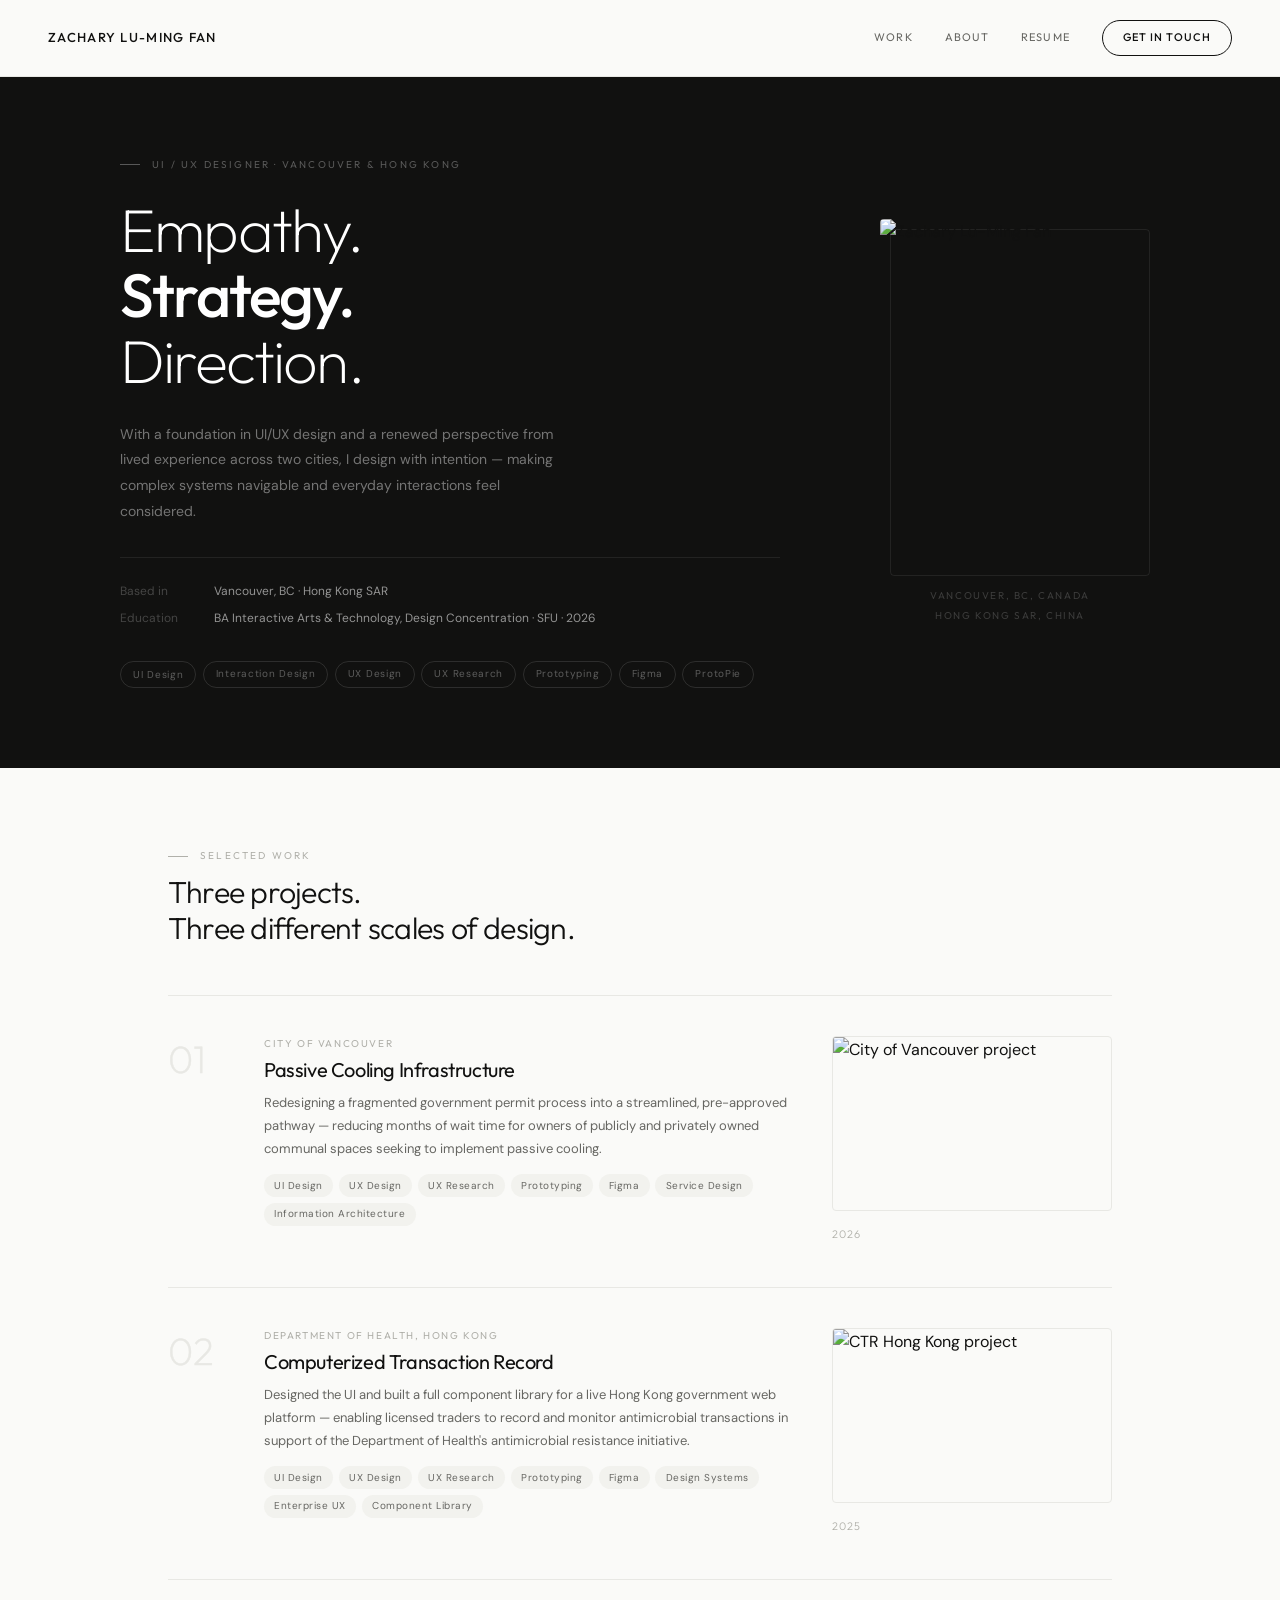
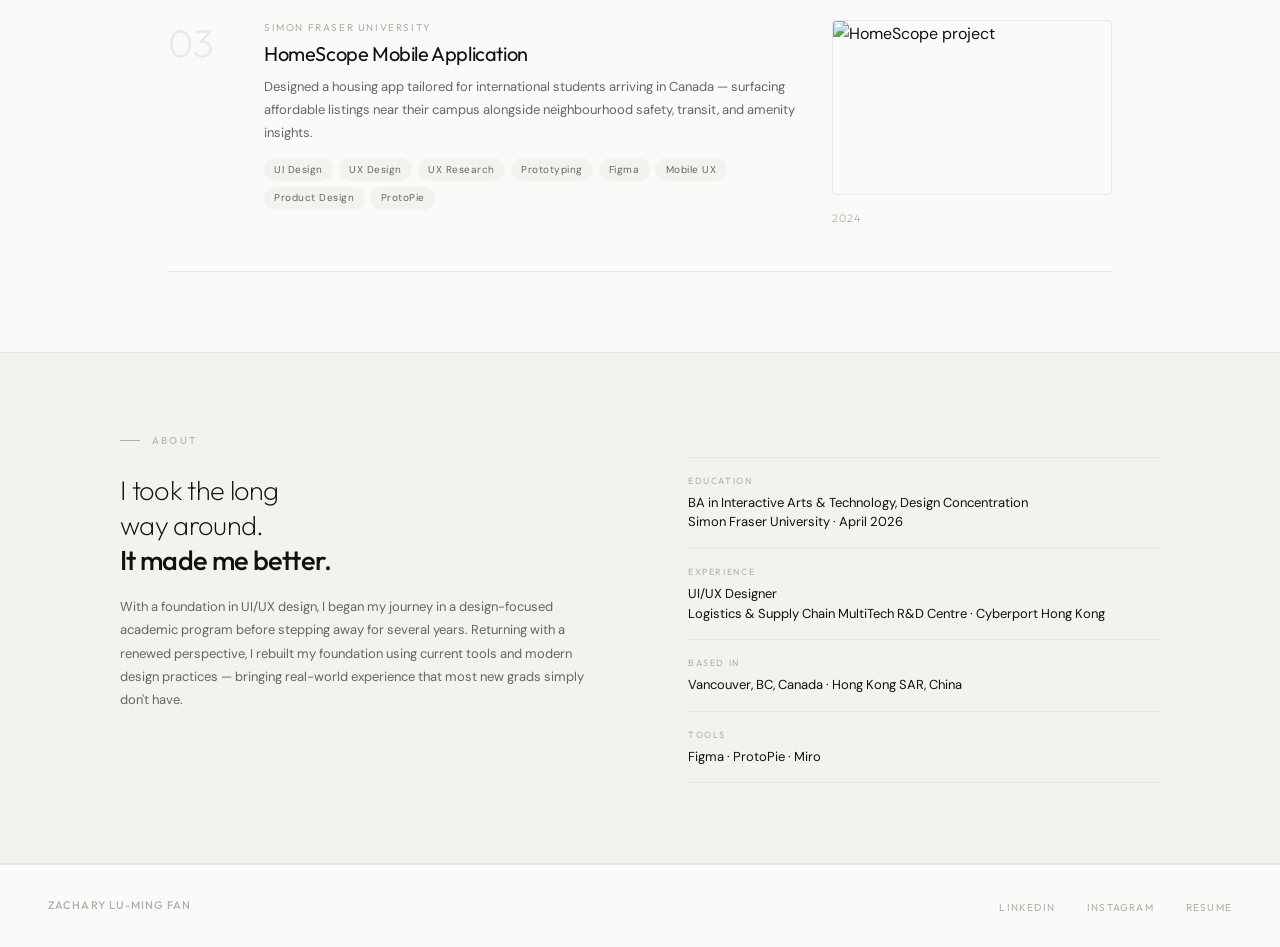
==== index.html @ 3e01cb4d "Add files via upload" ====
<!DOCTYPE html>
<html lang="en">
<head>
<meta charset="UTF-8">
<meta name="viewport" content="width=device-width, initial-scale=1.0">
<title>Zachary Lu-Ming Fan — UI / UX Designer</title>
<link href="https://fonts.googleapis.com/css2?family=Outfit:wght@200;300;400;500;600&family=DM+Sans:opsz,wght@9..40,300;9..40,400;9..40,500&display=swap" rel="stylesheet">

<style>
*, *::before, *::after { box-sizing: border-box; margin: 0; padding: 0; }
:root {
  --ink: #111110;
  --ink-60: #666662;
  --ink-30: #b0b0aa;
  --ink-10: #e8e8e4;
  --paper: #fafaf8;
  --paper-2: #f2f2ee;
}
html { scroll-behavior: smooth; }
body { font-family: 'DM Sans', sans-serif; background: var(--paper); color: var(--ink); line-height: 1.6; }

/* NAV */
nav {
  display: flex; align-items: center; justify-content: space-between;
  padding: 1.25rem 3rem; background: var(--paper);
  border-bottom: 0.5px solid var(--ink-10); position: sticky; top: 0; z-index: 100;
}
.nav-name {
  font-family: 'Outfit', sans-serif; font-size: 13px; font-weight: 500;
  letter-spacing: 0.1em; text-transform: uppercase; color: var(--ink); text-decoration: none;
}
.nav-right { display: flex; align-items: center; gap: 2rem; }
.nav-link {
  font-family: 'Outfit', sans-serif; font-size: 11px; font-weight: 400;
  letter-spacing: 0.1em; text-transform: uppercase; color: var(--ink-60);
  text-decoration: none; transition: color 0.2s;
}
.nav-link:hover { color: var(--ink); }
.nav-cta {
  font-family: 'Outfit', sans-serif; font-size: 11px; font-weight: 500;
  letter-spacing: 0.1em; text-transform: uppercase; padding: 0.5rem 1.25rem;
  border: 0.5px solid var(--ink); border-radius: 2rem; color: var(--ink);
  text-decoration: none; transition: background 0.2s, color 0.2s;
}
.nav-cta:hover { background: var(--ink); color: var(--paper); }

/* HERO */
.hero { background: var(--ink); padding: 5rem 3rem; }
.hero-inner {
  max-width: 1040px; margin: 0 auto;
  display: grid; grid-template-columns: 1fr 300px; gap: 5rem; align-items: center;
}
.hero-eyebrow {
  font-family: 'Outfit', sans-serif; font-size: 10px; font-weight: 400;
  letter-spacing: 0.22em; text-transform: uppercase; color: rgba(255,255,255,0.3);
  margin-bottom: 1.5rem; display: flex; align-items: center; gap: 0.75rem;
}
.hero-eyebrow::before {
  content: ''; display: block; width: 20px; height: 0.5px; background: rgba(255,255,255,0.3);
}
.hero-h1 {
  font-family: 'Outfit', sans-serif; font-size: clamp(2.6rem, 5vw, 3.8rem);
  font-weight: 200; line-height: 1.08; color: #fff; letter-spacing: -0.03em; margin-bottom: 1.75rem;
}
.hero-h1 span { font-weight: 500; }
.hero-body { font-size: 14px; color: rgba(255,255,255,0.42); line-height: 1.85; max-width: 440px; margin-bottom: 2rem; }
.hero-meta {
  display: flex; flex-direction: column; gap: 0.5rem;
  margin-bottom: 2rem; padding-top: 1.5rem; border-top: 0.5px solid rgba(255,255,255,0.08);
}
.hero-meta-row { display: flex; gap: 1rem; font-size: 12px; }
.hero-meta-label { color: rgba(255,255,255,0.22); min-width: 78px; }
.hero-meta-value { color: rgba(255,255,255,0.55); }
.hero-tags { display: flex; flex-wrap: wrap; gap: 0.4rem; }
.tag {
  font-size: 10px; letter-spacing: 0.07em; padding: 0.3rem 0.75rem;
  border: 0.5px solid rgba(255,255,255,0.12); border-radius: 2rem; color: rgba(255,255,255,0.32);
}
.hero-right { display: flex; flex-direction: column; align-items: center; gap: 1.25rem; }
.photo-wrap { position: relative; width: 260px; }
.photo-wrap::before {
  content: ''; position: absolute; inset: 10px -10px -10px 10px;
  border: 0.5px solid rgba(255,255,255,0.08); border-radius: 4px; z-index: 0;
}
.photo-wrap img {
  position: relative; z-index: 1; width: 100%; aspect-ratio: 3/4;
  object-fit: cover; object-position: center top; border-radius: 4px; display: block; filter: grayscale(8%);
}
.hero-location {
  font-family: 'Outfit', sans-serif; font-size: 10px; letter-spacing: 0.16em;
  text-transform: uppercase; color: rgba(255,255,255,0.18); text-align: center; line-height: 2;
}

/* WORK */
.work { max-width: 1040px; margin: 0 auto; padding: 5rem 3rem; }
.section-eyebrow {
  font-family: 'Outfit', sans-serif; font-size: 10px; font-weight: 400;
  letter-spacing: 0.22em; text-transform: uppercase; color: var(--ink-30);
  margin-bottom: 0.6rem; display: flex; align-items: center; gap: 0.75rem;
}
.section-eyebrow::before { content: ''; display: block; width: 20px; height: 0.5px; background: var(--ink-30); }
.section-title {
  font-family: 'Outfit', sans-serif; font-size: 1.9rem; font-weight: 300;
  letter-spacing: -0.025em; color: var(--ink); margin-bottom: 3rem; line-height: 1.2;
}
.projects { border-top: 0.5px solid var(--ink-10); }
.project-row {
  display: grid; grid-template-columns: 64px 1fr 280px; gap: 2rem;
  align-items: start; padding: 2.5rem 0; border-bottom: 0.5px solid var(--ink-10);
  text-decoration: none; color: inherit; transition: opacity 0.15s;
}
.project-row:hover { opacity: 0.82; }
.project-row:hover .proj-arrow { opacity: 1; transform: translateX(4px); }
.proj-num {
  font-family: 'Outfit', sans-serif; font-size: 2.4rem; font-weight: 200;
  color: var(--ink-10); line-height: 1; padding-top: 4px; -webkit-text-stroke: 0.5px var(--ink-10);
}
.proj-client {
  font-family: 'Outfit', sans-serif; font-size: 10px; letter-spacing: 0.16em;
  text-transform: uppercase; color: var(--ink-30); margin-bottom: 0.4rem;
}
.proj-title {
  font-family: 'Outfit', sans-serif; font-size: 1.25rem; font-weight: 400;
  letter-spacing: -0.02em; color: var(--ink); margin-bottom: 0.65rem; line-height: 1.2;
}
.proj-hook { font-size: 13px; color: var(--ink-60); line-height: 1.75; margin-bottom: 0.85rem; }
.proj-tags { display: flex; flex-wrap: wrap; gap: 0.35rem; }
.proj-tag {
  font-size: 10px; letter-spacing: 0.05em; padding: 0.22rem 0.65rem;
  background: var(--paper-2); border-radius: 2rem; color: var(--ink-60);
}
.proj-right { display: flex; flex-direction: column; }
.proj-img {
  width: 100%; aspect-ratio: 16/10; object-fit: cover; border-radius: 4px;
  border: 0.5px solid var(--ink-10); display: block; margin-bottom: 0.75rem;
}
.proj-meta { display: flex; justify-content: space-between; align-items: center; }
.proj-year {
  font-family: 'Outfit', sans-serif; font-size: 11px; font-weight: 300;
  letter-spacing: 0.1em; color: var(--ink-30);
}
.proj-arrow { font-size: 15px; color: var(--ink-30); opacity: 0; transition: opacity 0.2s, transform 0.2s; }

/* ABOUT */
.about { background: var(--paper-2); border-top: 0.5px solid var(--ink-10); border-bottom: 0.5px solid var(--ink-10); padding: 5rem 3rem; }
.about-inner { max-width: 1040px; margin: 0 auto; display: grid; grid-template-columns: 1fr 1fr; gap: 6rem; align-items: start; }
.about-headline {
  font-family: 'Outfit', sans-serif; font-size: 1.7rem; font-weight: 200;
  letter-spacing: -0.025em; color: var(--ink); line-height: 1.3; margin-bottom: 1rem; margin-top: 1.5rem;
}
.about-headline strong { font-weight: 500; }
.about-sub { font-size: 13px; color: var(--ink-60); line-height: 1.8; }
.about-rows { padding-top: 1.5rem; }
.about-row { padding: 1rem 0; border-bottom: 0.5px solid var(--ink-10); }
.about-row:first-child { border-top: 0.5px solid var(--ink-10); }
.about-row-label {
  font-family: 'Outfit', sans-serif; font-size: 9px; letter-spacing: 0.18em;
  text-transform: uppercase; color: var(--ink-30); margin-bottom: 0.3rem;
}
.about-row-value { font-size: 13px; color: var(--ink); line-height: 1.5; }

/* FOOTER */
footer {
  padding: 1.75rem 3rem; display: flex; align-items: center;
  justify-content: space-between; border-top: 0.5px solid var(--ink-10);
}
.footer-name {
  font-family: 'Outfit', sans-serif; font-size: 11px; font-weight: 500;
  letter-spacing: 0.1em; text-transform: uppercase; color: var(--ink-30);
}
.footer-links { display: flex; gap: 2rem; list-style: none; }
.footer-links a {
  font-family: 'Outfit', sans-serif; font-size: 10px; letter-spacing: 0.12em;
  text-transform: uppercase; color: var(--ink-30); text-decoration: none; transition: color 0.2s;
}
.footer-links a:hover { color: var(--ink); }

@keyframes fadeUp { from { opacity: 0; transform: translateY(14px); } to { opacity: 1; transform: translateY(0); } }
.hero-eyebrow { animation: fadeUp 0.5s ease both; }
.hero-h1      { animation: fadeUp 0.5s 0.07s ease both; }
.hero-body    { animation: fadeUp 0.5s 0.14s ease both; }
.hero-meta    { animation: fadeUp 0.5s 0.2s ease both; }
.hero-tags    { animation: fadeUp 0.5s 0.26s ease both; }
.hero-right   { animation: fadeUp 0.6s 0.12s ease both; }

@media (max-width: 768px) {
  nav { padding: 1rem 1.5rem; }
  .hero { padding: 3rem 1.5rem; }
  .hero-inner { grid-template-columns: 1fr; gap: 2.5rem; }
  .hero-right { display: none; }
  .work { padding: 3rem 1.5rem; }
  .project-row { grid-template-columns: 48px 1fr; }
  .proj-right { display: none; }
  .about { padding: 3rem 1.5rem; }
  .about-inner { grid-template-columns: 1fr; gap: 2rem; }
  footer { padding: 1.5rem; flex-direction: column; gap: 1rem; text-align: center; }
}
</style>
</head>

<body>

<nav>
  <a class="nav-name" href="#">Zachary Lu-Ming Fan</a>
  <div class="nav-right">
    <a class="nav-link" href="#work">Work</a>
    <a class="nav-link" href="#about">About</a>
    <a class="nav-link" href="zachary_fan_resume_v5.pdf" target="_blank">Resume</a>
    <a class="nav-cta" href="mailto:zac0923@hotmail.com">Get in touch</a>
  </div>
</nav>

<section class="hero">
  <div class="hero-inner">
    <div class="hero-left">
      <div class="hero-eyebrow">UI / UX Designer · Vancouver &amp; Hong Kong</div>
      <h1 class="hero-h1">Empathy.<br><span>Strategy.</span><br>Direction.</h1>
      <p class="hero-body">With a foundation in UI/UX design and a renewed perspective from lived experience across two cities, I design with intention — making complex systems navigable and everyday interactions feel considered.</p>
      <div class="hero-meta">
        <div class="hero-meta-row">
          <span class="hero-meta-label">Based in</span>
          <span class="hero-meta-value">Vancouver, BC · Hong Kong SAR</span>
        </div>
        <div class="hero-meta-row">
          <span class="hero-meta-label">Education</span>
          <span class="hero-meta-value">BA Interactive Arts &amp; Technology, Design Concentration · SFU · 2026</span>
        </div>
      </div>
      <div class="hero-tags">
        <span class="tag">UI Design</span>
        <span class="tag">Interaction Design</span>
        <span class="tag">UX Design</span>
        <span class="tag">UX Research</span>
        <span class="tag">Prototyping</span>
        <span class="tag">Figma</span>
        <span class="tag">ProtoPie</span>
      </div>
    </div>
    <div class="hero-right">
      <div class="photo-wrap">
        <img src="me.png" alt="Zachary Lu-Ming Fan">
      </div>
      <div class="hero-location">Vancouver, BC, Canada<br>Hong Kong SAR, China</div>
    </div>
  </div>
</section>

<section class="work" id="work">
  <div class="section-eyebrow">Selected work</div>
  <div class="section-title">Three projects.<br>Three different scales of design.</div>
  <div class="projects">

    <a class="project-row" href="cov_case_study.html">
      <div class="proj-num">01</div>
      <div class="proj-info">
        <div class="proj-client">City of Vancouver</div>
        <div class="proj-title">Passive Cooling Infrastructure</div>
        <div class="proj-hook">Redesigning a fragmented government permit process into a streamlined, pre-approved pathway — reducing months of wait time for owners of publicly and privately owned communal spaces seeking to implement passive cooling.</div>
        <div class="proj-tags">
          <span class="proj-tag">UI Design</span><span class="proj-tag">UX Design</span>
          <span class="proj-tag">UX Research</span><span class="proj-tag">Prototyping</span>
          <span class="proj-tag">Figma</span><span class="proj-tag">Service Design</span>
          <span class="proj-tag">Information Architecture</span>
        </div>
      </div>
      <div class="proj-right">
        <img class="proj-img" src="portfolio cov.png" alt="City of Vancouver project">
        <div class="proj-meta"><span class="proj-year">2026</span><span class="proj-arrow">→</span></div>
      </div>
    </a>

    <a class="project-row" href="ctr_case_study.html">
      <div class="proj-num">02</div>
      <div class="proj-info">
        <div class="proj-client">Department of Health, Hong Kong</div>
        <div class="proj-title">Computerized Transaction Record</div>
        <div class="proj-hook">Designed the UI and built a full component library for a live Hong Kong government web platform — enabling licensed traders to record and monitor antimicrobial transactions in support of the Department of Health's antimicrobial resistance initiative.</div>
        <div class="proj-tags">
          <span class="proj-tag">UI Design</span><span class="proj-tag">UX Design</span>
          <span class="proj-tag">UX Research</span><span class="proj-tag">Prototyping</span>
          <span class="proj-tag">Figma</span><span class="proj-tag">Design Systems</span>
          <span class="proj-tag">Enterprise UX</span><span class="proj-tag">Component Library</span>
        </div>
      </div>
      <div class="proj-right">
        <img class="proj-img" src="portfolio ctr.png" alt="CTR Hong Kong project">
        <div class="proj-meta"><span class="proj-year">2025</span><span class="proj-arrow">→</span></div>
      </div>
    </a>

    <a class="project-row" href="homescope_case_study.html">
      <div class="proj-num">03</div>
      <div class="proj-info">
        <div class="proj-client">Simon Fraser University</div>
        <div class="proj-title">HomeScope Mobile Application</div>
        <div class="proj-hook">Designed a housing app tailored for international students arriving in Canada — surfacing affordable listings near their campus alongside neighbourhood safety, transit, and amenity insights.</div>
        <div class="proj-tags">
          <span class="proj-tag">UI Design</span><span class="proj-tag">UX Design</span>
          <span class="proj-tag">UX Research</span><span class="proj-tag">Prototyping</span>
          <span class="proj-tag">Figma</span><span class="proj-tag">Mobile UX</span>
          <span class="proj-tag">Product Design</span><span class="proj-tag">ProtoPie</span>
        </div>
      </div>
      <div class="proj-right">
        <img class="proj-img" src="portfolio homescope.png" alt="HomeScope project">
        <div class="proj-meta"><span class="proj-year">2024</span><span class="proj-arrow">→</span></div>
      </div>
    </a>

  </div>
</section>

<div class="about" id="about">
  <div class="about-inner">
    <div>
      <div class="section-eyebrow">About</div>
      <div class="about-headline">I took the long<br>way around.<br><strong>It made me better.</strong></div>
      <p class="about-sub">With a foundation in UI/UX design, I began my journey in a design-focused academic program before stepping away for several years. Returning with a renewed perspective, I rebuilt my foundation using current tools and modern design practices — bringing real-world experience that most new grads simply don't have.</p>
    </div>
    <div class="about-rows">
      <div class="about-row">
        <div class="about-row-label">Education</div>
        <div class="about-row-value">BA in Interactive Arts &amp; Technology, Design Concentration<br>Simon Fraser University · April 2026</div>
      </div>
      <div class="about-row">
        <div class="about-row-label">Experience</div>
        <div class="about-row-value">UI/UX Designer<br>Logistics &amp; Supply Chain MultiTech R&amp;D Centre · Cyberport Hong Kong</div>
      </div>
      <div class="about-row">
        <div class="about-row-label">Based in</div>
        <div class="about-row-value">Vancouver, BC, Canada · Hong Kong SAR, China</div>
      </div>
      <div class="about-row">
        <div class="about-row-label">Tools</div>
        <div class="about-row-value">Figma · ProtoPie · Miro</div>
      </div>
    </div>
  </div>
</div>

<footer>
  <span class="footer-name">Zachary Lu-Ming Fan</span>
  <ul class="footer-links">
    <li><a href="https://linkedin.com/in/zachlumingfan" target="_blank">LinkedIn</a></li>
    <li><a href="https://instagram.com" target="_blank">Instagram</a></li>
    <li><a href="#">Resume</a></li>
  </ul>
</footer>

</body>
</html>
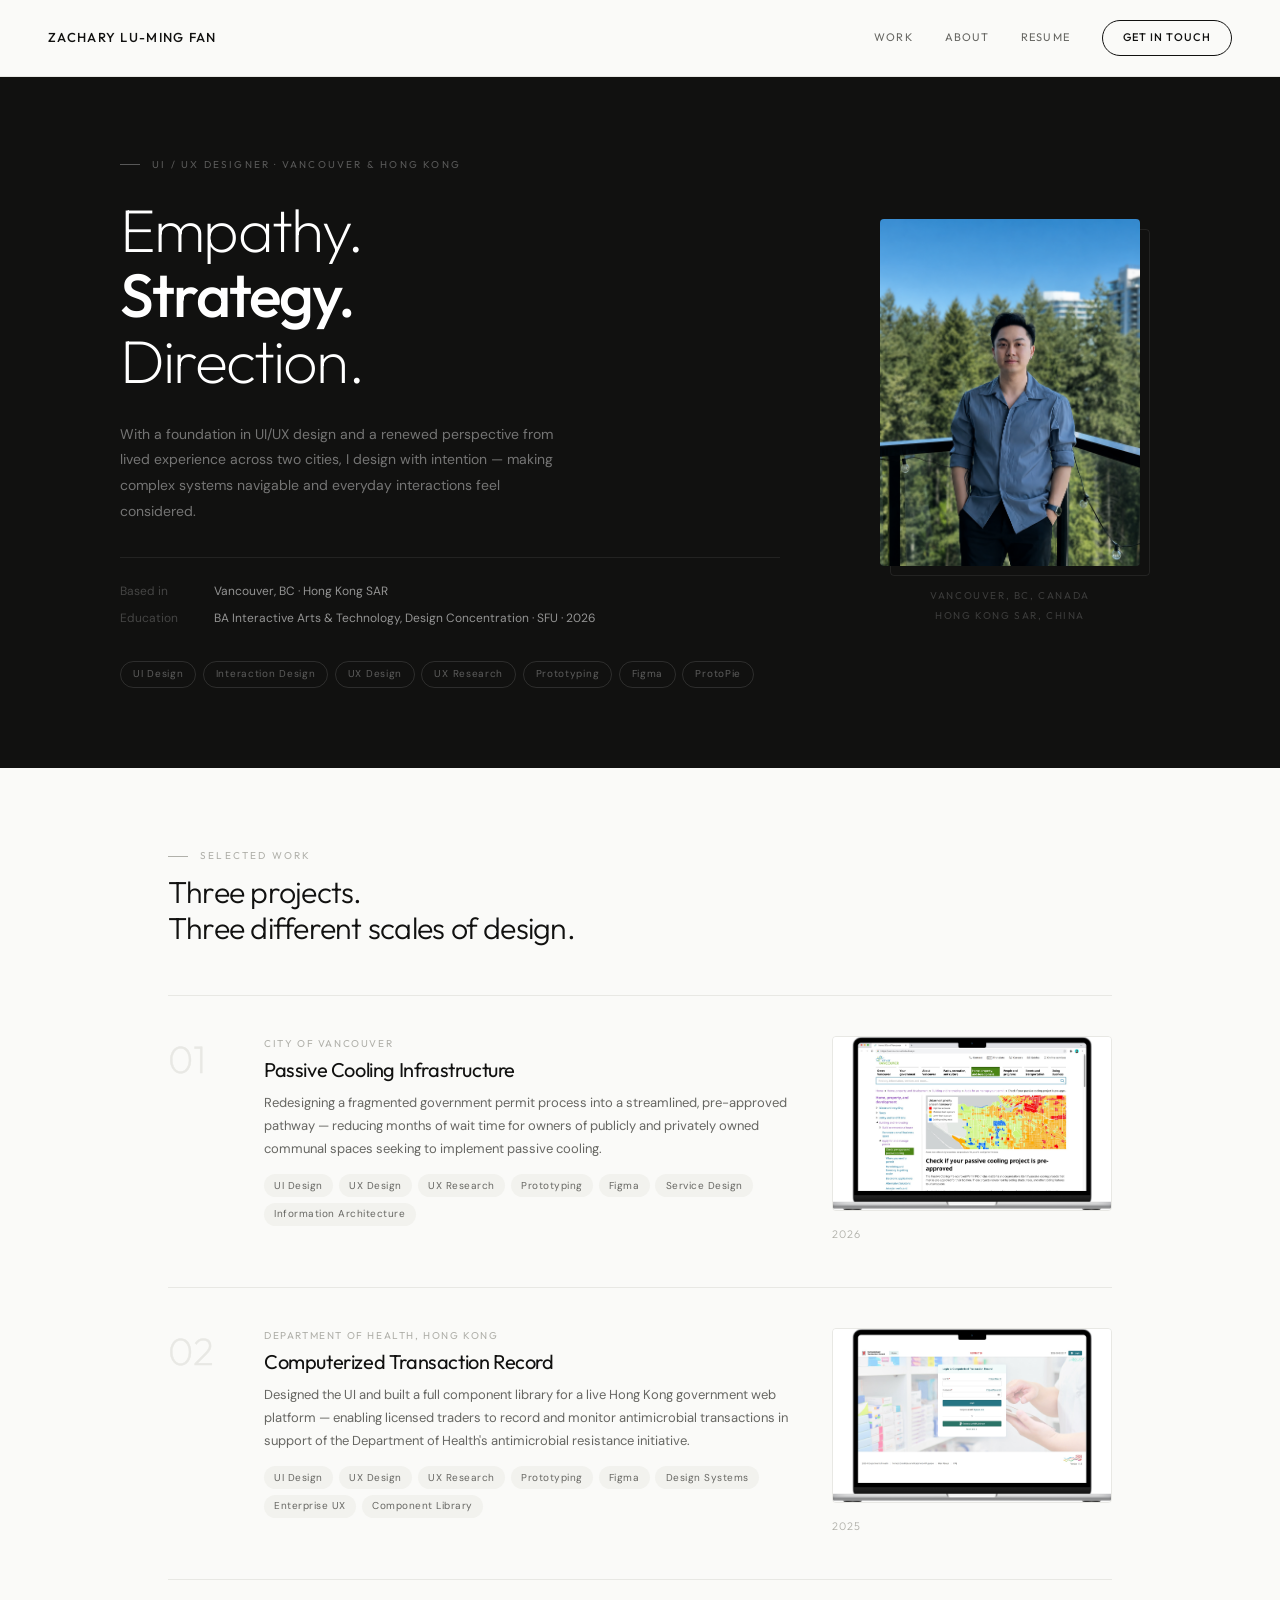
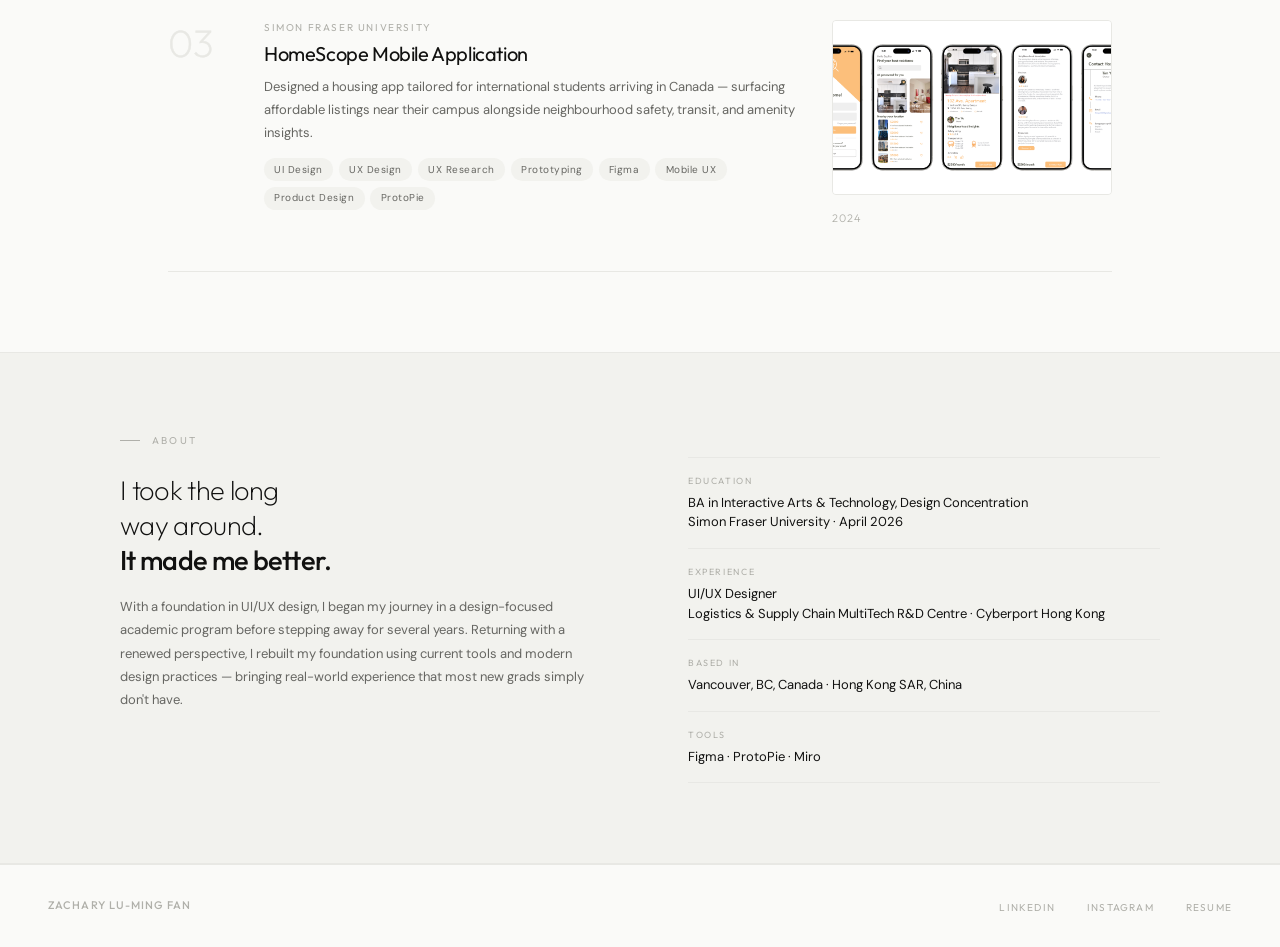
==== commit 5bd09f8d: "Add files via upload" ====
--- a/index.html
+++ b/index.html
@@ -342,8 +342,8 @@
   <span class="footer-name">Zachary Lu-Ming Fan</span>
   <ul class="footer-links">
     <li><a href="https://linkedin.com/in/zachlumingfan" target="_blank">LinkedIn</a></li>
-    <li><a href="https://instagram.com" target="_blank">Instagram</a></li>
-    <li><a href="#">Resume</a></li>
+    <li><a href="https://www.instagram.com/zlm.fan/" target="_blank">Instagram</a></li>
+    <li><a href="zachary_fan_resume_v5.pdf">Resume</a></li>
   </ul>
 </footer>
 
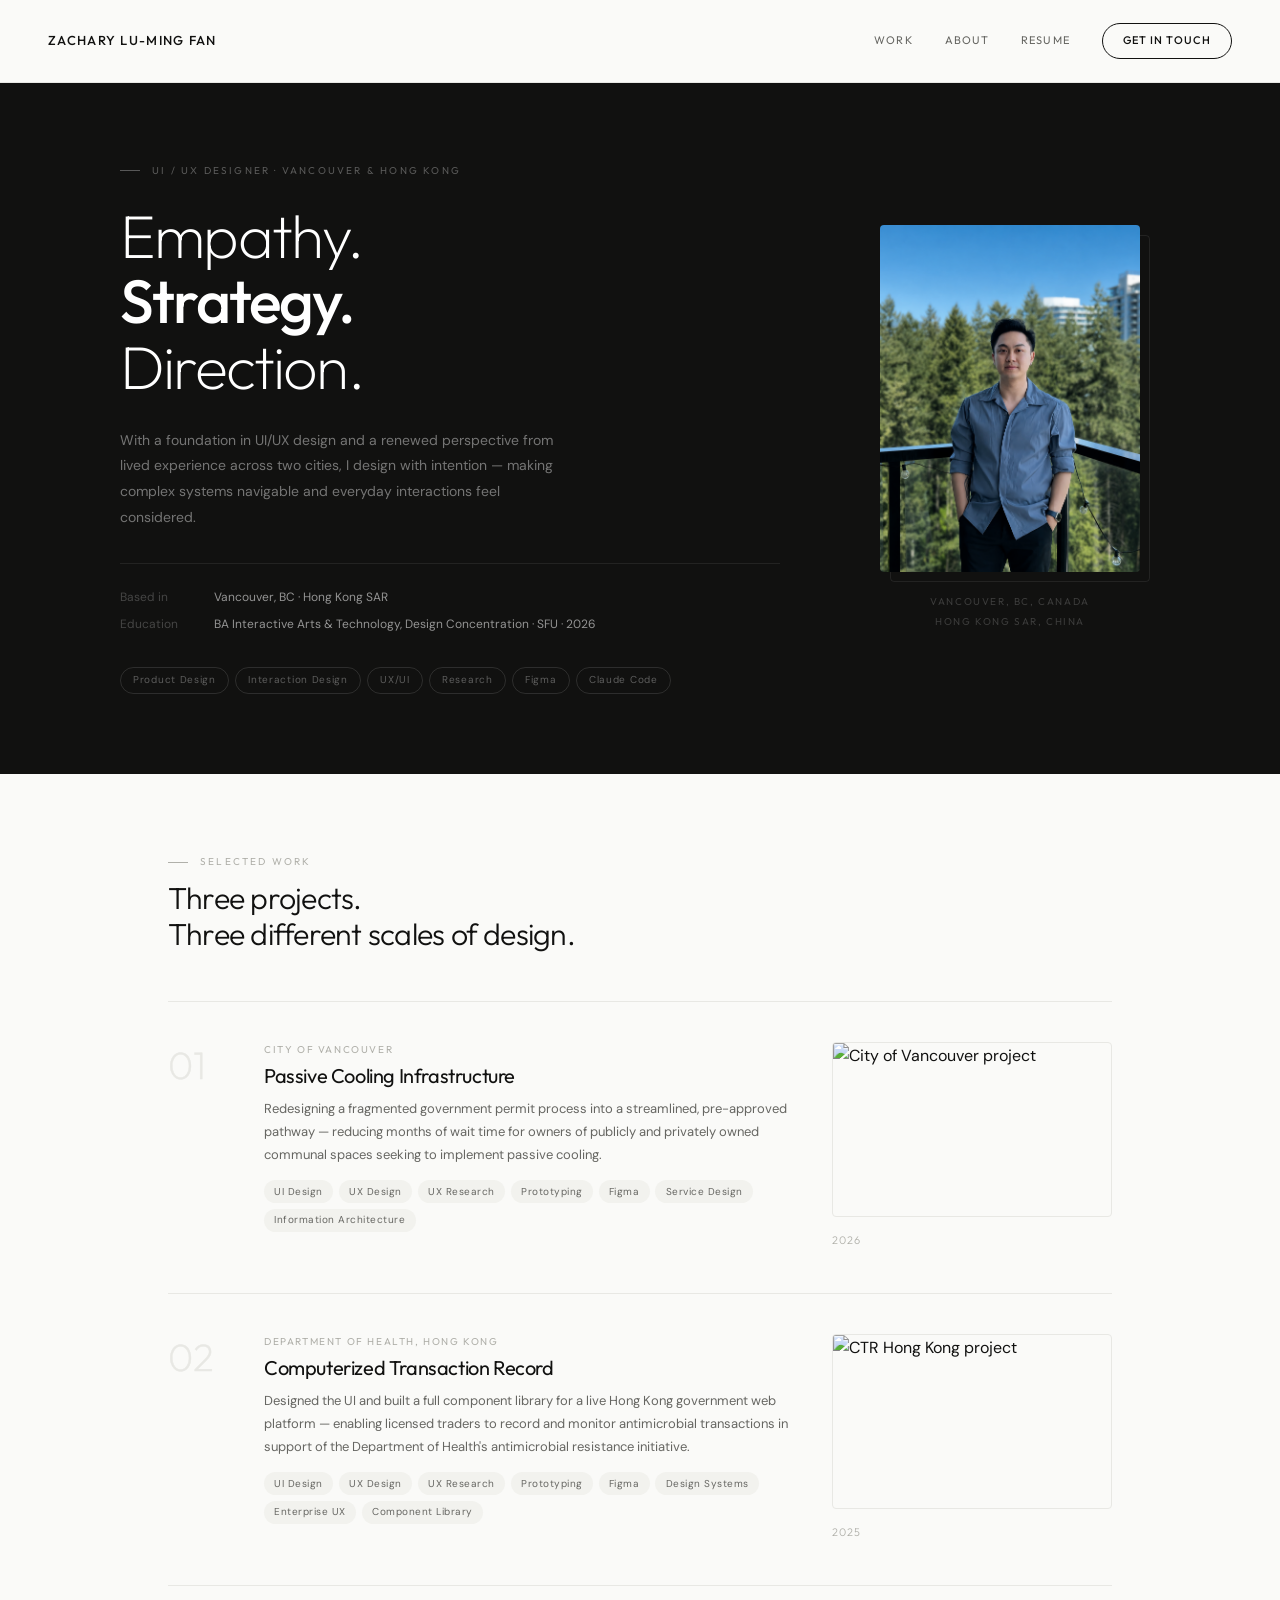
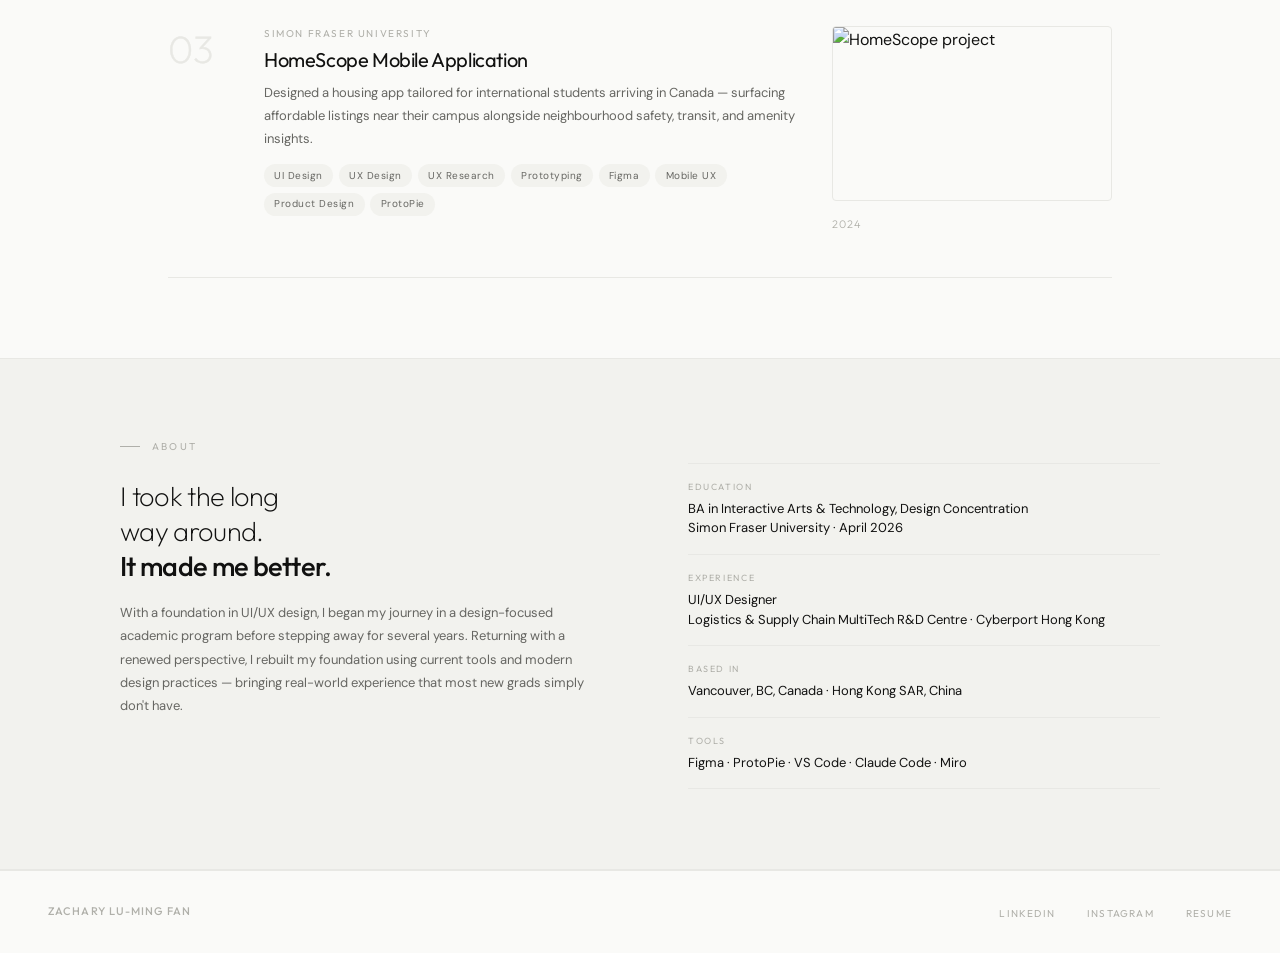
==== commit e0ca5bf4: "Add cache-busting query param to resume links Same-filename resume updates (v6 -> v6 content swap) w" ====
--- a/index.html
+++ b/index.html
@@ -4,46 +4,21 @@
 <meta charset="UTF-8">
 <meta name="viewport" content="width=device-width, initial-scale=1.0">
 <title>Zachary Lu-Ming Fan — UI / UX Designer</title>
+<meta name="description" content="Portfolio of Zachary Lu-Ming Fan, a UI/UX designer based in Vancouver & Hong Kong — featuring government service design, enterprise design systems, and mobile product design work.">
+<link rel="icon" type="image/svg+xml" href="favicon.svg">
+<meta property="og:type" content="website">
+<meta property="og:title" content="Zachary Lu-Ming Fan — UI / UX Designer">
+<meta property="og:description" content="Portfolio of Zachary Lu-Ming Fan, a UI/UX designer based in Vancouver & Hong Kong — featuring government service design, enterprise design systems, and mobile product design work.">
+<meta property="og:url" content="https://zachfan-96.github.io/">
+<meta property="og:image" content="https://zachfan-96.github.io/me.png">
+<meta name="twitter:card" content="summary_large_image">
+<meta name="twitter:title" content="Zachary Lu-Ming Fan — UI / UX Designer">
+<meta name="twitter:description" content="Portfolio of Zachary Lu-Ming Fan, a UI/UX designer based in Vancouver & Hong Kong.">
+<meta name="twitter:image" content="https://zachfan-96.github.io/me.png">
 <link href="https://fonts.googleapis.com/css2?family=Outfit:wght@200;300;400;500;600&family=DM+Sans:opsz,wght@9..40,300;9..40,400;9..40,500&display=swap" rel="stylesheet">
+<link rel="stylesheet" href="styles.css">
 
 <style>
-*, *::before, *::after { box-sizing: border-box; margin: 0; padding: 0; }
-:root {
-  --ink: #111110;
-  --ink-60: #666662;
-  --ink-30: #b0b0aa;
-  --ink-10: #e8e8e4;
-  --paper: #fafaf8;
-  --paper-2: #f2f2ee;
-}
-html { scroll-behavior: smooth; }
-body { font-family: 'DM Sans', sans-serif; background: var(--paper); color: var(--ink); line-height: 1.6; }
-
-/* NAV */
-nav {
-  display: flex; align-items: center; justify-content: space-between;
-  padding: 1.25rem 3rem; background: var(--paper);
-  border-bottom: 0.5px solid var(--ink-10); position: sticky; top: 0; z-index: 100;
-}
-.nav-name {
-  font-family: 'Outfit', sans-serif; font-size: 13px; font-weight: 500;
-  letter-spacing: 0.1em; text-transform: uppercase; color: var(--ink); text-decoration: none;
-}
-.nav-right { display: flex; align-items: center; gap: 2rem; }
-.nav-link {
-  font-family: 'Outfit', sans-serif; font-size: 11px; font-weight: 400;
-  letter-spacing: 0.1em; text-transform: uppercase; color: var(--ink-60);
-  text-decoration: none; transition: color 0.2s;
-}
-.nav-link:hover { color: var(--ink); }
-.nav-cta {
-  font-family: 'Outfit', sans-serif; font-size: 11px; font-weight: 500;
-  letter-spacing: 0.1em; text-transform: uppercase; padding: 0.5rem 1.25rem;
-  border: 0.5px solid var(--ink); border-radius: 2rem; color: var(--ink);
-  text-decoration: none; transition: background 0.2s, color 0.2s;
-}
-.nav-cta:hover { background: var(--ink); color: var(--paper); }
-
 /* HERO */
 .hero { background: var(--ink); padding: 5rem 3rem; }
 .hero-inner {
@@ -93,12 +68,6 @@
 
 /* WORK */
 .work { max-width: 1040px; margin: 0 auto; padding: 5rem 3rem; }
-.section-eyebrow {
-  font-family: 'Outfit', sans-serif; font-size: 10px; font-weight: 400;
-  letter-spacing: 0.22em; text-transform: uppercase; color: var(--ink-30);
-  margin-bottom: 0.6rem; display: flex; align-items: center; gap: 0.75rem;
-}
-.section-eyebrow::before { content: ''; display: block; width: 20px; height: 0.5px; background: var(--ink-30); }
 .section-title {
   font-family: 'Outfit', sans-serif; font-size: 1.9rem; font-weight: 300;
   letter-spacing: -0.025em; color: var(--ink); margin-bottom: 3rem; line-height: 1.2;
@@ -175,7 +144,6 @@
 }
 .footer-links a:hover { color: var(--ink); }
 
-@keyframes fadeUp { from { opacity: 0; transform: translateY(14px); } to { opacity: 1; transform: translateY(0); } }
 .hero-eyebrow { animation: fadeUp 0.5s ease both; }
 .hero-h1      { animation: fadeUp 0.5s 0.07s ease both; }
 .hero-body    { animation: fadeUp 0.5s 0.14s ease both; }
@@ -184,7 +152,7 @@
 .hero-right   { animation: fadeUp 0.6s 0.12s ease both; }
 
 @media (max-width: 768px) {
-  nav { padding: 1rem 1.5rem; }
+  .nav-link { display: none; }
   .hero { padding: 3rem 1.5rem; }
   .hero-inner { grid-template-columns: 1fr; gap: 2.5rem; }
   .hero-right { display: none; }
@@ -201,11 +169,11 @@
 <body>
 
 <nav>
-  <a class="nav-name" href="#">Zachary Lu-Ming Fan</a>
+  <a class="nav-name" href="index.html">Zachary Lu-Ming Fan</a>
   <div class="nav-right">
     <a class="nav-link" href="#work">Work</a>
     <a class="nav-link" href="#about">About</a>
-    <a class="nav-link" href="zachary_fan_resume_v5.pdf" target="_blank">Resume</a>
+    <a class="nav-link" href="zachary_fan_resume_v6.pdf?v=20260914" target="_blank" rel="noopener noreferrer">Resume</a>
     <a class="nav-cta" href="mailto:zac0923@hotmail.com">Get in touch</a>
   </div>
 </nav>
@@ -227,18 +195,17 @@
         </div>
       </div>
       <div class="hero-tags">
-        <span class="tag">UI Design</span>
+        <span class="tag">Product Design</span>
         <span class="tag">Interaction Design</span>
-        <span class="tag">UX Design</span>
-        <span class="tag">UX Research</span>
-        <span class="tag">Prototyping</span>
+        <span class="tag">UX/UI</span>
+        <span class="tag">Research</span>
         <span class="tag">Figma</span>
-        <span class="tag">ProtoPie</span>
+        <span class="tag">Claude Code</span>
       </div>
     </div>
     <div class="hero-right">
       <div class="photo-wrap">
-        <img src="me.png" alt="Zachary Lu-Ming Fan">
+        <img src="me.png" width="1086" height="1448" alt="Zachary Lu-Ming Fan">
       </div>
       <div class="hero-location">Vancouver, BC, Canada<br>Hong Kong SAR, China</div>
     </div>
@@ -264,7 +231,7 @@
         </div>
       </div>
       <div class="proj-right">
-        <img class="proj-img" src="portfolio cov.png" alt="City of Vancouver project">
+        <img loading="lazy" class="proj-img" src="portfolio-cov.png" width="1446" height="876" alt="City of Vancouver project">
         <div class="proj-meta"><span class="proj-year">2026</span><span class="proj-arrow">→</span></div>
       </div>
     </a>
@@ -283,7 +250,7 @@
         </div>
       </div>
       <div class="proj-right">
-        <img class="proj-img" src="portfolio ctr.png" alt="CTR Hong Kong project">
+        <img loading="lazy" class="proj-img" src="portfolio-ctr.png" width="1446" height="876" alt="CTR Hong Kong project">
         <div class="proj-meta"><span class="proj-year">2025</span><span class="proj-arrow">→</span></div>
       </div>
     </a>
@@ -302,7 +269,7 @@
         </div>
       </div>
       <div class="proj-right">
-        <img class="proj-img" src="portfolio homescope.png" alt="HomeScope project">
+        <img loading="lazy" class="proj-img" src="portfolio-homescope.png" width="2623" height="1216" alt="HomeScope project">
         <div class="proj-meta"><span class="proj-year">2024</span><span class="proj-arrow">→</span></div>
       </div>
     </a>
@@ -332,7 +299,7 @@
       </div>
       <div class="about-row">
         <div class="about-row-label">Tools</div>
-        <div class="about-row-value">Figma · ProtoPie · Miro</div>
+        <div class="about-row-value">Figma · ProtoPie · VS Code · Claude Code · Miro</div>
       </div>
     </div>
   </div>
@@ -341,9 +308,9 @@
 <footer>
   <span class="footer-name">Zachary Lu-Ming Fan</span>
   <ul class="footer-links">
-    <li><a href="https://linkedin.com/in/zachlumingfan" target="_blank">LinkedIn</a></li>
-    <li><a href="https://www.instagram.com/zlm.fan/" target="_blank">Instagram</a></li>
-    <li><a href="zachary_fan_resume_v5.pdf">Resume</a></li>
+    <li><a href="https://linkedin.com/in/zachlumingfan" target="_blank" rel="noopener noreferrer">LinkedIn</a></li>
+    <li><a href="https://www.instagram.com/zlm.fan/" target="_blank" rel="noopener noreferrer">Instagram</a></li>
+    <li><a href="zachary_fan_resume_v6.pdf?v=20260914" target="_blank" rel="noopener noreferrer">Resume</a></li>
   </ul>
 </footer>
 
--- a/styles.css
+++ b/styles.css
@@ -0,0 +1,183 @@
+/* ===== Reset & base ===== */
+*, *::before, *::after { box-sizing: border-box; margin: 0; padding: 0; }
+img, video { height: auto; }
+:root {
+  --ink: #111110;
+  --ink-60: #666662;
+  --ink-30: #b0b0aa;
+  --ink-10: #e8e8e4;
+  --paper: #fafaf8;
+  --paper-2: #f2f2ee;
+}
+html { scroll-behavior: smooth; }
+body { font-family: 'DM Sans', sans-serif; background: var(--paper); color: var(--ink); line-height: 1.6; }
+
+/* ===== Nav ===== */
+nav {
+  display: flex; align-items: center; justify-content: space-between;
+  padding: 1.25rem 3rem; background: var(--paper);
+  border-bottom: 0.5px solid var(--ink-10); position: sticky; top: 0; z-index: 100;
+}
+.nav-name {
+  font-family: 'Outfit', sans-serif; font-size: 13px; font-weight: 500;
+  letter-spacing: 0.1em; text-transform: uppercase; color: var(--ink); text-decoration: none;
+}
+.nav-back {
+  font-family: 'Outfit', sans-serif; font-size: 11px; font-weight: 400;
+  letter-spacing: 0.1em; text-transform: uppercase; color: var(--ink-60);
+  text-decoration: none; display: flex; align-items: center; gap: 0.5rem; transition: color 0.2s;
+  padding: 0.75rem 0;
+}
+.nav-back:hover { color: var(--ink); }
+.nav-right { display: flex; align-items: center; gap: 2rem; }
+.nav-link {
+  font-family: 'Outfit', sans-serif; font-size: 11px; font-weight: 400;
+  letter-spacing: 0.1em; text-transform: uppercase; color: var(--ink-60);
+  text-decoration: none; transition: color 0.2s;
+  display: inline-block; padding: 0.75rem 0;
+}
+.nav-link:hover { color: var(--ink); }
+.nav-cta {
+  font-family: 'Outfit', sans-serif; font-size: 11px; font-weight: 500;
+  letter-spacing: 0.1em; text-transform: uppercase; padding: 0.5rem 1.25rem;
+  border: 0.5px solid var(--ink); border-radius: 2rem; color: var(--ink);
+  text-decoration: none; transition: background 0.2s, color 0.2s;
+}
+.nav-cta:hover { background: var(--ink); color: var(--paper); }
+
+/* ===== Section eyebrow / label ===== */
+.section-eyebrow, .section-label {
+  font-family: 'Outfit', sans-serif; font-size: 10px; font-weight: 400;
+  letter-spacing: 0.22em; text-transform: uppercase; color: var(--ink-30);
+  margin-bottom: 0.6rem; display: flex; align-items: center; gap: 0.75rem;
+}
+.section-eyebrow::before, .section-label::before {
+  content: ''; display: block; width: 20px; height: 0.5px; background: var(--ink-30);
+}
+
+/* ===== Case study hero ===== */
+.case-hero { background: var(--ink); padding: 5rem 3rem 4rem; }
+.case-hero-inner { max-width: 900px; margin: 0 auto; }
+.case-eyebrow {
+  font-family: 'Outfit', sans-serif; font-size: 10px; font-weight: 400;
+  letter-spacing: 0.22em; text-transform: uppercase; color: rgba(255,255,255,0.3);
+  margin-bottom: 1.5rem; display: flex; align-items: center; gap: 0.75rem;
+}
+.case-eyebrow::before { content: ''; display: block; width: 20px; height: 0.5px; background: rgba(255,255,255,0.3); }
+.case-title {
+  font-family: 'Outfit', sans-serif; font-size: clamp(2rem, 4vw, 3.2rem);
+  font-weight: 200; line-height: 1.1; color: #fff; letter-spacing: -0.03em; margin-bottom: 0.5rem;
+}
+.case-title span { font-weight: 500; }
+.case-subtitle { font-size: 15px; color: rgba(255,255,255,0.4); margin-bottom: 3rem; font-weight: 300; }
+.case-meta-grid {
+  display: grid; grid-template-columns: repeat(4, 1fr);
+  border-top: 0.5px solid rgba(255,255,255,0.08); padding-top: 2rem;
+}
+.case-meta-item { padding-right: 2rem; }
+.case-meta-label {
+  font-family: 'Outfit', sans-serif; font-size: 9px; letter-spacing: 0.18em;
+  text-transform: uppercase; color: rgba(255,255,255,0.25); margin-bottom: 0.4rem;
+}
+.case-meta-value { font-size: 13px; color: rgba(255,255,255,0.6); line-height: 1.5; }
+
+/* ===== Case study content ===== */
+.case-content { max-width: 900px; margin: 0 auto; padding: 5rem 3rem; }
+.case-section { margin-bottom: 5rem; }
+.section-heading {
+  font-family: 'Outfit', sans-serif; font-size: 1.6rem; font-weight: 300;
+  letter-spacing: -0.025em; color: var(--ink); margin-bottom: 1.25rem; line-height: 1.2;
+}
+.section-heading strong { font-weight: 500; }
+.section-body { font-size: 14px; color: var(--ink-60); line-height: 1.85; max-width: 660px; }
+
+.overview-block {
+  padding: 1.75rem; background: var(--paper-2); border-radius: 4px; border: 0.5px solid var(--ink-10);
+}
+.overview-block-label {
+  font-family: 'Outfit', sans-serif; font-size: 9px; letter-spacing: 0.18em;
+  text-transform: uppercase; color: var(--ink-30); margin-bottom: 0.75rem;
+}
+.overview-block-text { font-size: 13px; color: var(--ink); line-height: 1.7; }
+
+.full-img { width: 100%; border-radius: 4px; border: 0.5px solid var(--ink-10); display: block; margin-top: 2rem; }
+.img-caption { font-size: 11px; color: var(--ink-30); letter-spacing: 0.04em; margin-top: 0.6rem; font-style: italic; }
+
+.case-tags { display: flex; flex-wrap: wrap; gap: 0.4rem; margin-top: 1.5rem; }
+.case-tag {
+  font-size: 10px; letter-spacing: 0.07em; padding: 0.3rem 0.75rem;
+  border: 0.5px solid var(--ink-10); border-radius: 2rem; color: var(--ink-60);
+}
+
+/* ===== Bottom nav ===== */
+.case-bottom-nav {
+  border-top: 0.5px solid var(--ink-10); padding: 3rem;
+  display: flex; align-items: center; justify-content: space-between;
+  max-width: 900px; margin: 0 auto;
+}
+.back-link {
+  font-family: 'Outfit', sans-serif; font-size: 11px; letter-spacing: 0.1em;
+  text-transform: uppercase; color: var(--ink-60); text-decoration: none;
+  display: flex; align-items: center; gap: 0.5rem; transition: color 0.2s;
+  padding: 0.75rem 0;
+}
+.back-link:hover { color: var(--ink); }
+.next-project { display: flex; flex-direction: column; align-items: flex-end; gap: 0.25rem; text-decoration: none; }
+.next-label {
+  font-family: 'Outfit', sans-serif; font-size: 9px; letter-spacing: 0.16em;
+  text-transform: uppercase; color: var(--ink-30);
+}
+.next-title {
+  font-family: 'Outfit', sans-serif; font-size: 1rem; font-weight: 400;
+  letter-spacing: -0.01em; color: var(--ink); transition: opacity 0.2s;
+}
+.next-project:hover .next-title { opacity: 0.6; }
+
+/* ===== Lightbox (click-to-enlarge content images) ===== */
+.lightbox-link { display: block; cursor: zoom-in; }
+.lightbox {
+  display: none;
+  position: fixed; inset: 0; z-index: 1000;
+  align-items: center; justify-content: center;
+  padding: 3rem;
+}
+.lightbox:target { display: flex; }
+.lightbox-backdrop { position: absolute; inset: 0; background: rgba(17,17,16,0.92); cursor: zoom-out; }
+/* Selector is :target-qualified purely to win specificity (0,2,1). Most lightboxes
+   sit inside a card wrapper whose page-specific rule sizes images to fill the card
+   (.wf-card img / .component-card img, both 0,1,1, and in a later inline <style>),
+   which would otherwise stretch the ENLARGED img's box far past the visible picture.
+   Clicks on that transparent overhang land on the img, not the backdrop, so clicking
+   beside the image failed to close the lightbox. width/height must stay auto here so
+   the box hugs the picture exactly. */
+.lightbox:target img {
+  position: relative; width: auto; height: auto;
+  max-width: 100%; max-height: 100%;
+  object-fit: contain; border-radius: 4px;
+  box-shadow: 0 20px 60px rgba(0,0,0,0.5);
+}
+.lightbox-close {
+  position: fixed; top: 1.5rem; right: 2rem; z-index: 1001;
+  width: 2.75rem; height: 2.75rem;
+  display: flex; align-items: center; justify-content: center;
+  color: var(--paper); font-family: 'Outfit', sans-serif; font-size: 1.75rem;
+  font-weight: 300; line-height: 1; text-decoration: none; cursor: zoom-out;
+  transition: opacity 0.2s;
+}
+.lightbox-close:hover { opacity: 0.65; }
+
+/* ===== Shared animation ===== */
+@keyframes fadeUp { from { opacity: 0; transform: translateY(14px); } to { opacity: 1; transform: translateY(0); } }
+.case-hero-inner { animation: fadeUp 0.5s ease both; }
+
+/* ===== Shared responsive ===== */
+@media (max-width: 768px) {
+  nav { padding: 1rem 1.5rem; }
+  .case-hero { padding: 3rem 1.5rem 2.5rem; }
+  .case-meta-grid { grid-template-columns: 1fr 1fr; gap: 1.5rem; }
+  .case-content { padding: 3rem 1.5rem; }
+  .case-bottom-nav { padding: 2rem 1.5rem; flex-direction: column; gap: 1.5rem; align-items: flex-start; }
+  .lightbox { padding: 1.25rem; }
+  .lightbox-close { top: 1rem; right: 1rem; width: 2.25rem; height: 2.25rem; font-size: 1.5rem; }
+  .next-project { align-items: flex-start; }
+}
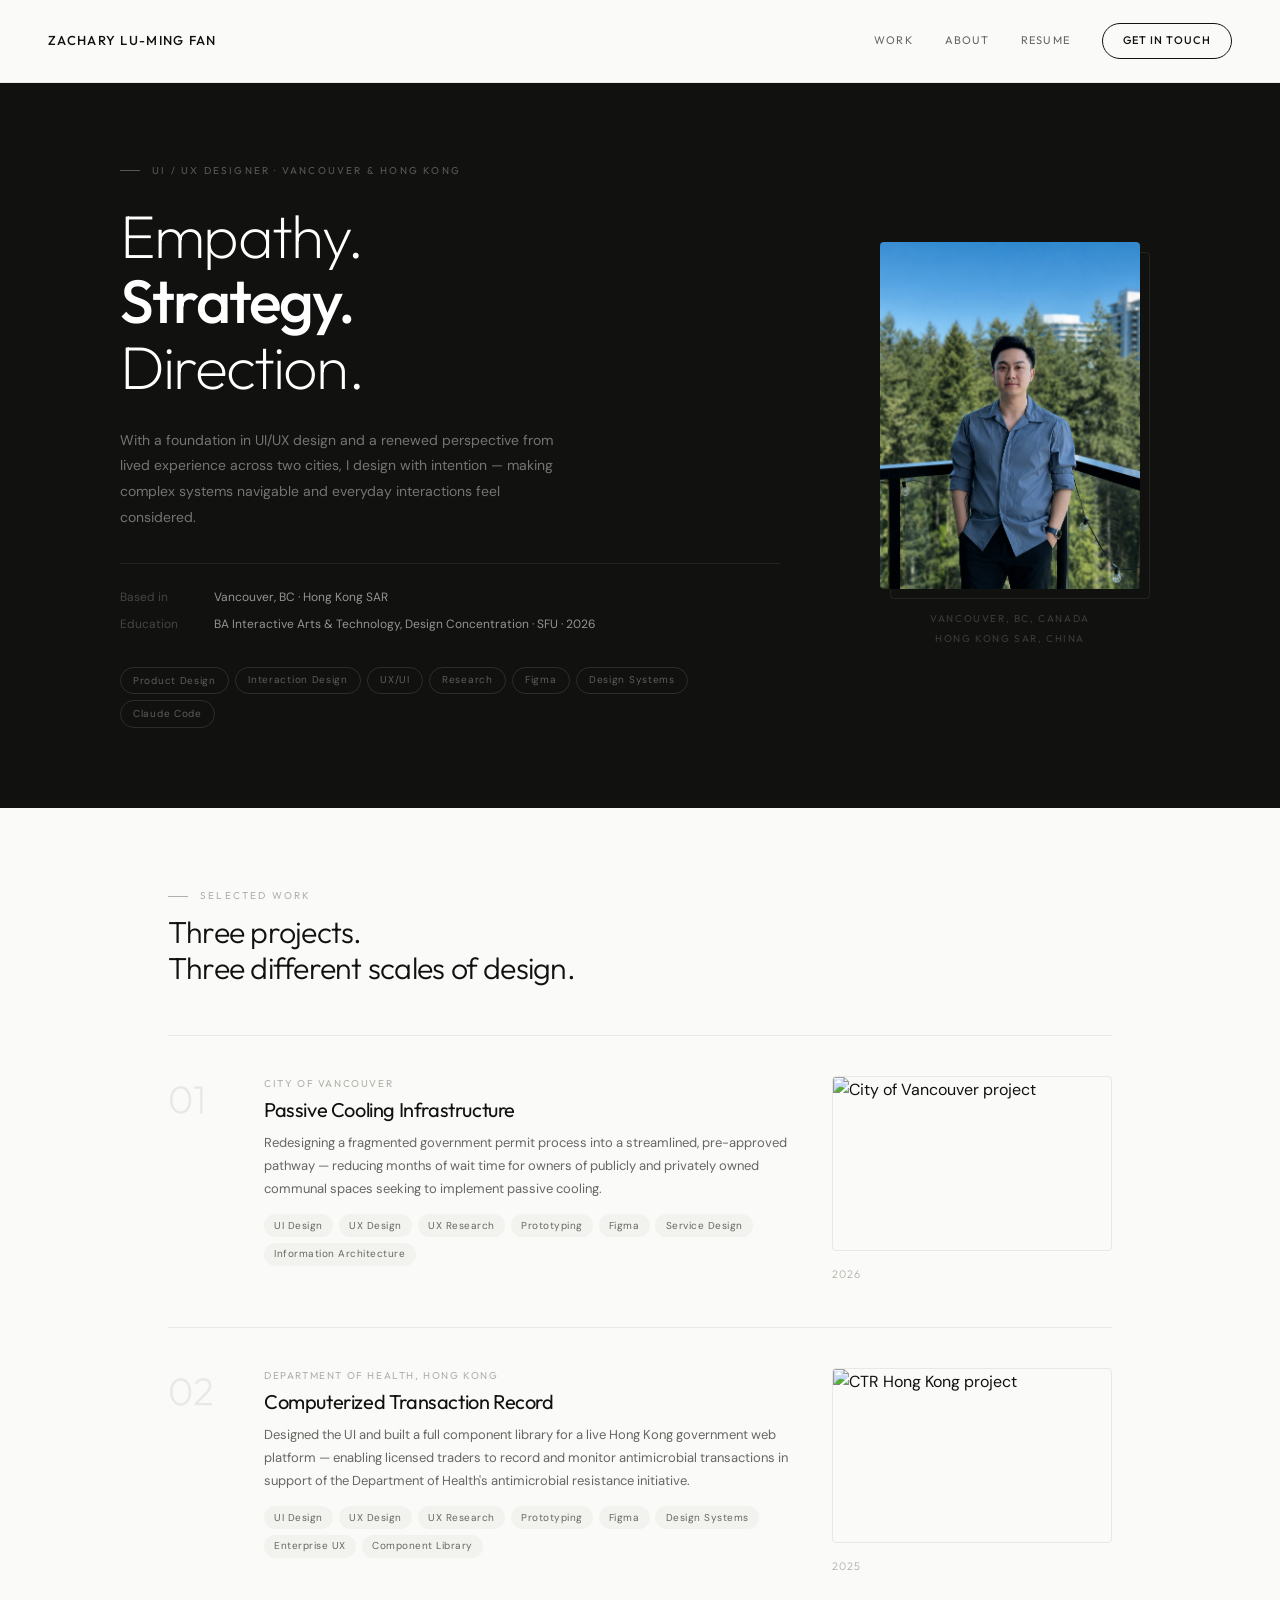
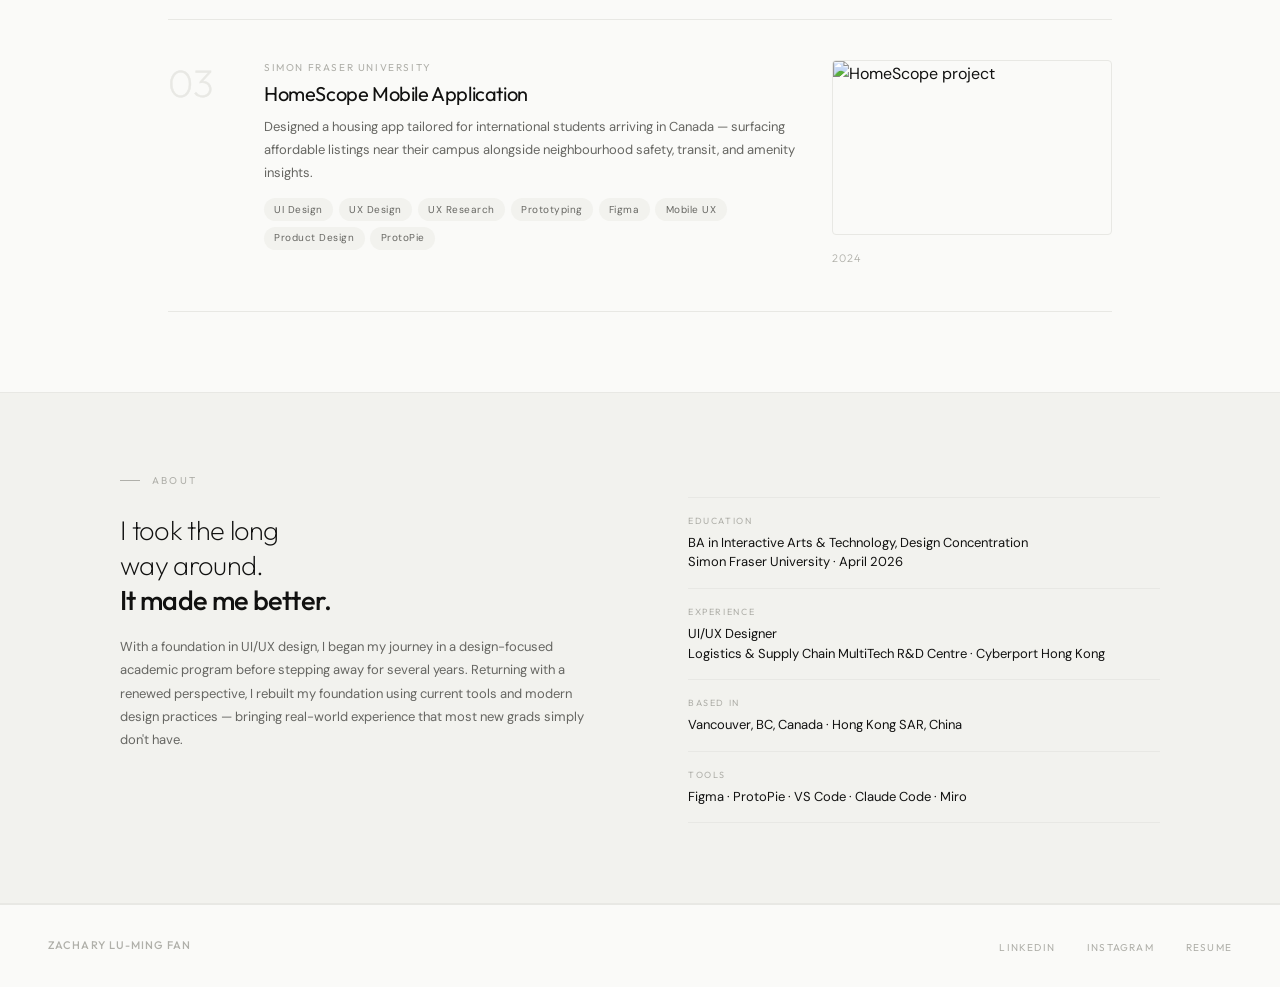
==== commit 1439a9d9: "Add Design Systems hero tag to homepage Co-Authored-By: Claude Opus 5.5 <noreply@anthropic.com>" ====
--- a/index.html
+++ b/index.html
@@ -200,6 +200,7 @@
         <span class="tag">UX/UI</span>
         <span class="tag">Research</span>
         <span class="tag">Figma</span>
+        <span class="tag">Design Systems</span>
         <span class="tag">Claude Code</span>
       </div>
     </div>
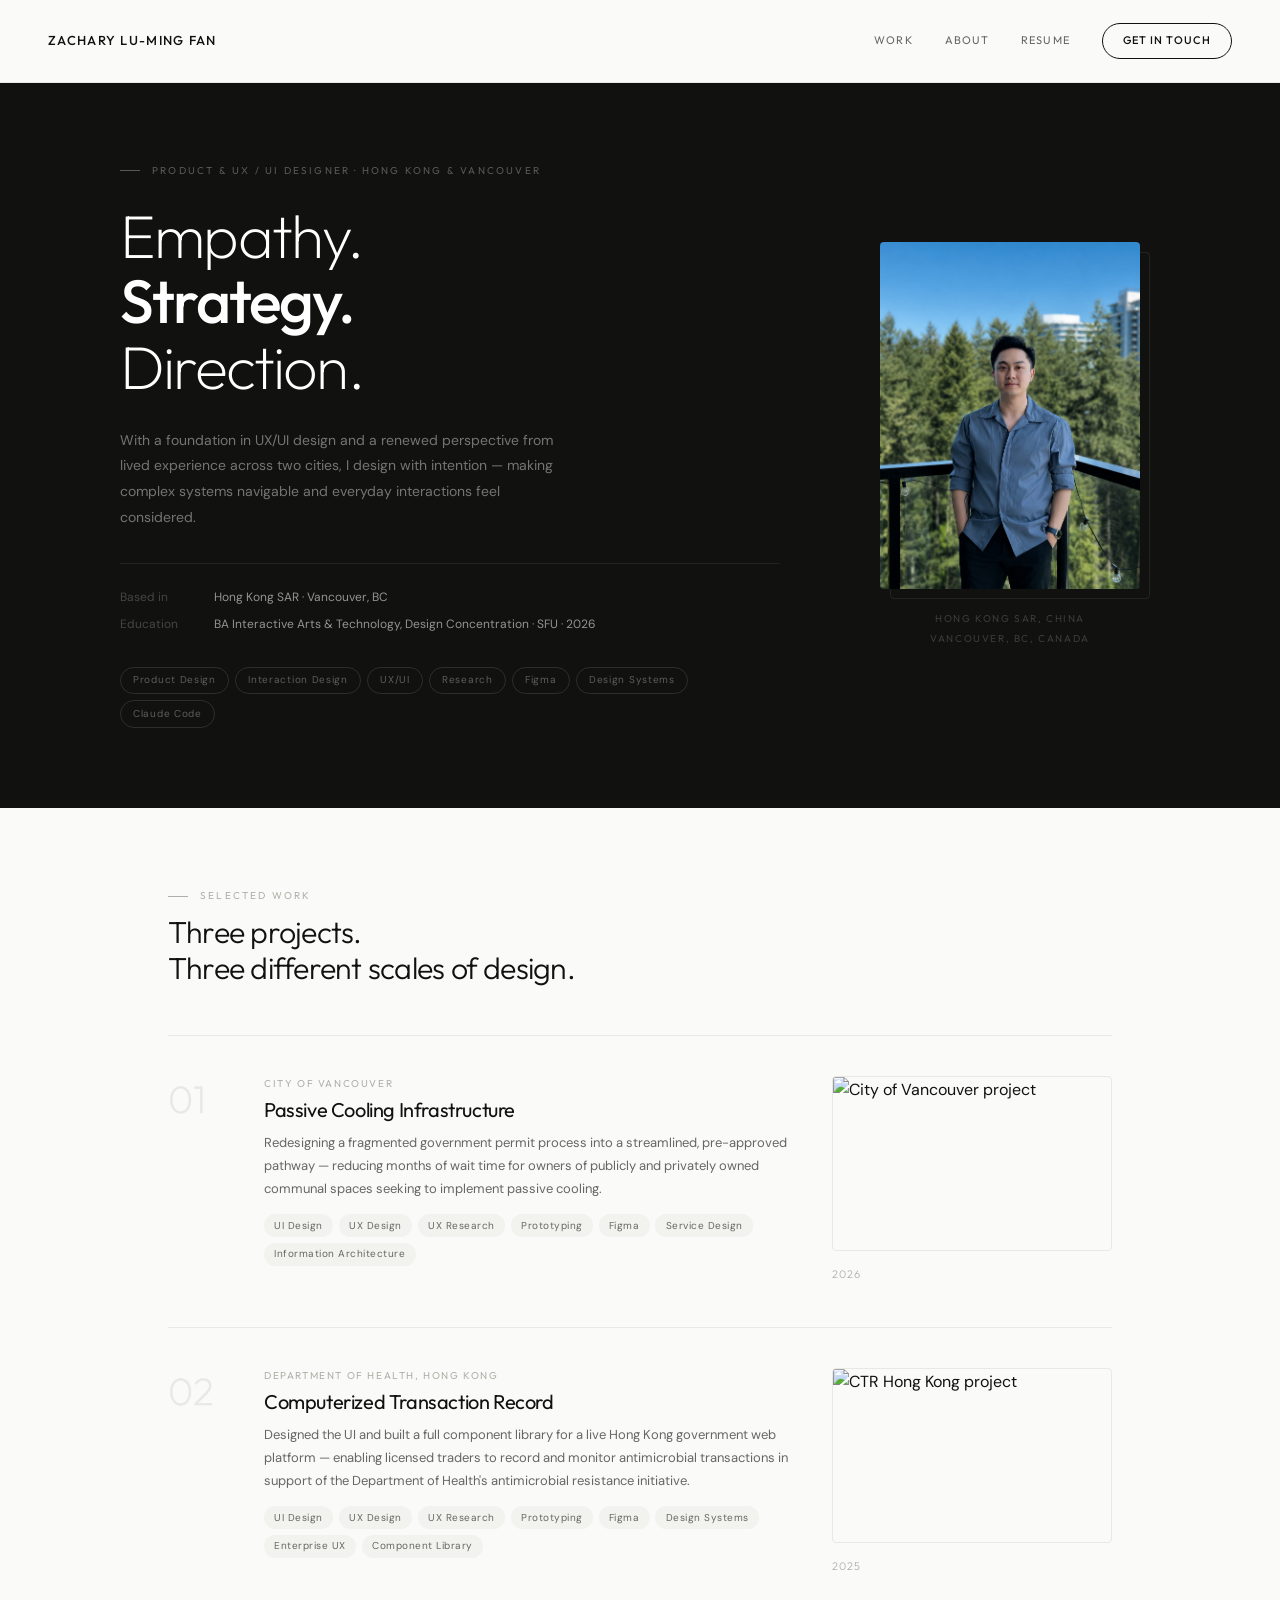
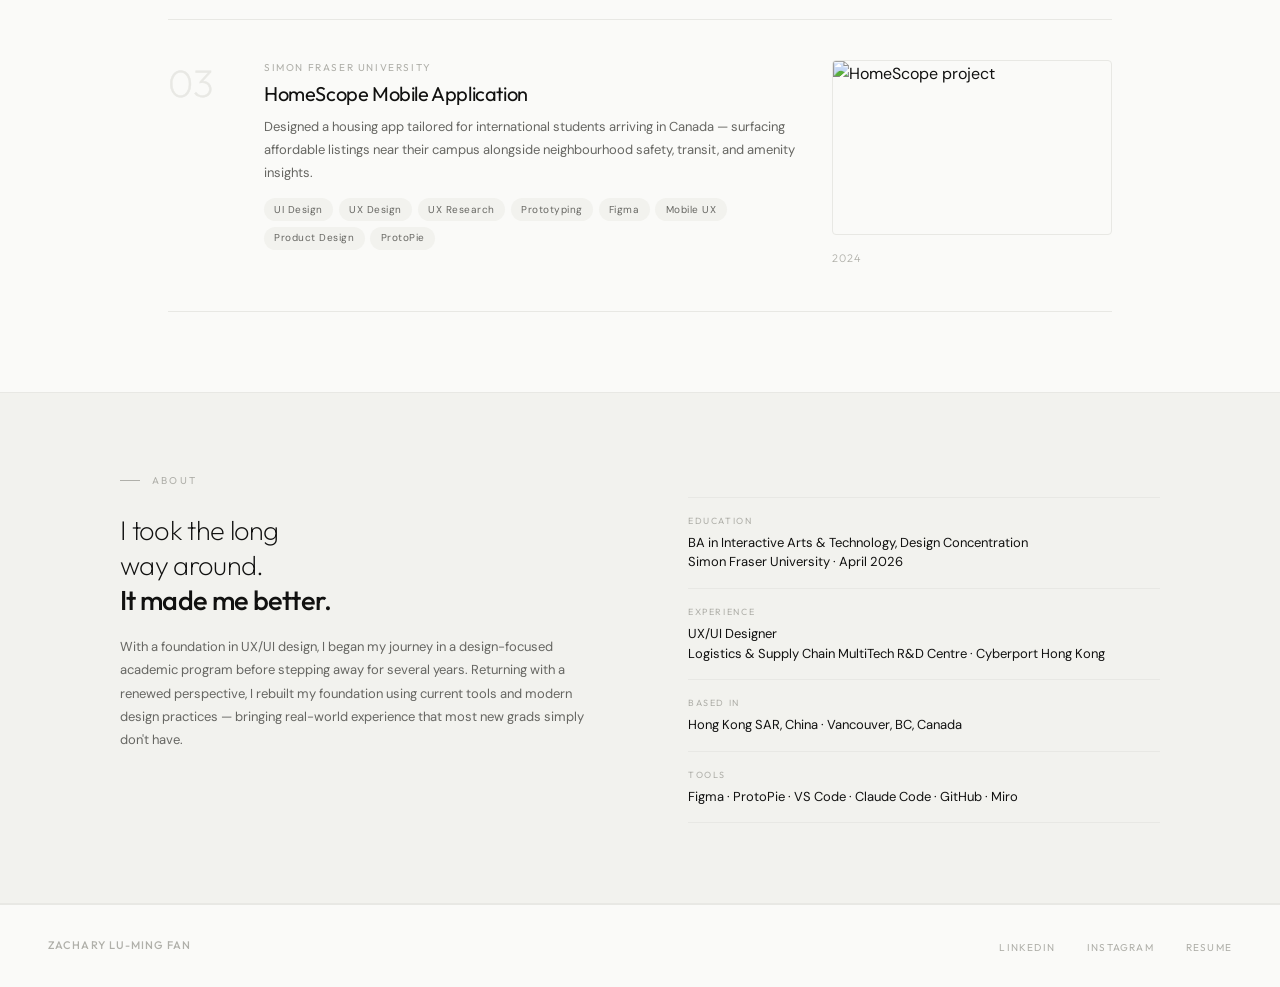
==== commit 720f0e2a: "Update resume to v8 and standardize UX/UI and Hong Kong-first wording - Point nav and footer Resume " ====
--- a/index.html
+++ b/index.html
@@ -3,17 +3,17 @@
 <head>
 <meta charset="UTF-8">
 <meta name="viewport" content="width=device-width, initial-scale=1.0">
-<title>Zachary Lu-Ming Fan — UI / UX Designer</title>
-<meta name="description" content="Portfolio of Zachary Lu-Ming Fan, a UI/UX designer based in Vancouver & Hong Kong — featuring government service design, enterprise design systems, and mobile product design work.">
+<title>Zachary Lu-Ming Fan — Product & UX / UI Designer</title>
+<meta name="description" content="Portfolio of Zachary Lu-Ming Fan, a Product & UX/UI designer based in Hong Kong & Vancouver — featuring government service design, enterprise design systems, and mobile product design work.">
 <link rel="icon" type="image/svg+xml" href="favicon.svg">
 <meta property="og:type" content="website">
-<meta property="og:title" content="Zachary Lu-Ming Fan — UI / UX Designer">
-<meta property="og:description" content="Portfolio of Zachary Lu-Ming Fan, a UI/UX designer based in Vancouver & Hong Kong — featuring government service design, enterprise design systems, and mobile product design work.">
+<meta property="og:title" content="Zachary Lu-Ming Fan — Product & UX / UI Designer">
+<meta property="og:description" content="Portfolio of Zachary Lu-Ming Fan, a Product & UX/UI designer based in Hong Kong & Vancouver — featuring government service design, enterprise design systems, and mobile product design work.">
 <meta property="og:url" content="https://zachfan-96.github.io/">
 <meta property="og:image" content="https://zachfan-96.github.io/me.png">
 <meta name="twitter:card" content="summary_large_image">
-<meta name="twitter:title" content="Zachary Lu-Ming Fan — UI / UX Designer">
-<meta name="twitter:description" content="Portfolio of Zachary Lu-Ming Fan, a UI/UX designer based in Vancouver & Hong Kong.">
+<meta name="twitter:title" content="Zachary Lu-Ming Fan — Product & UX / UI Designer">
+<meta name="twitter:description" content="Portfolio of Zachary Lu-Ming Fan, a Product & UX/UI designer based in Hong Kong & Vancouver.">
 <meta name="twitter:image" content="https://zachfan-96.github.io/me.png">
 <link href="https://fonts.googleapis.com/css2?family=Outfit:wght@200;300;400;500;600&family=DM+Sans:opsz,wght@9..40,300;9..40,400;9..40,500&display=swap" rel="stylesheet">
 <link rel="stylesheet" href="styles.css">
@@ -173,7 +173,7 @@
   <div class="nav-right">
     <a class="nav-link" href="#work">Work</a>
     <a class="nav-link" href="#about">About</a>
-    <a class="nav-link" href="zachary_fan_resume_v6.pdf?v=20260914" target="_blank" rel="noopener noreferrer">Resume</a>
+    <a class="nav-link" href="zachary_fan_resume_v8.pdf?v=20261111b" target="_blank" rel="noopener noreferrer">Resume</a>
     <a class="nav-cta" href="mailto:zac0923@hotmail.com">Get in touch</a>
   </div>
 </nav>
@@ -181,13 +181,13 @@
 <section class="hero">
   <div class="hero-inner">
     <div class="hero-left">
-      <div class="hero-eyebrow">UI / UX Designer · Vancouver &amp; Hong Kong</div>
+      <div class="hero-eyebrow">Product &amp; UX / UI Designer · Hong Kong &amp; Vancouver</div>
       <h1 class="hero-h1">Empathy.<br><span>Strategy.</span><br>Direction.</h1>
-      <p class="hero-body">With a foundation in UI/UX design and a renewed perspective from lived experience across two cities, I design with intention — making complex systems navigable and everyday interactions feel considered.</p>
+      <p class="hero-body">With a foundation in UX/UI design and a renewed perspective from lived experience across two cities, I design with intention — making complex systems navigable and everyday interactions feel considered.</p>
       <div class="hero-meta">
         <div class="hero-meta-row">
           <span class="hero-meta-label">Based in</span>
-          <span class="hero-meta-value">Vancouver, BC · Hong Kong SAR</span>
+          <span class="hero-meta-value">Hong Kong SAR · Vancouver, BC</span>
         </div>
         <div class="hero-meta-row">
           <span class="hero-meta-label">Education</span>
@@ -208,7 +208,7 @@
       <div class="photo-wrap">
         <img src="me.png" width="1086" height="1448" alt="Zachary Lu-Ming Fan">
       </div>
-      <div class="hero-location">Vancouver, BC, Canada<br>Hong Kong SAR, China</div>
+      <div class="hero-location">Hong Kong SAR, China<br>Vancouver, BC, Canada</div>
     </div>
   </div>
 </section>
@@ -283,7 +283,7 @@
     <div>
       <div class="section-eyebrow">About</div>
       <div class="about-headline">I took the long<br>way around.<br><strong>It made me better.</strong></div>
-      <p class="about-sub">With a foundation in UI/UX design, I began my journey in a design-focused academic program before stepping away for several years. Returning with a renewed perspective, I rebuilt my foundation using current tools and modern design practices — bringing real-world experience that most new grads simply don't have.</p>
+      <p class="about-sub">With a foundation in UX/UI design, I began my journey in a design-focused academic program before stepping away for several years. Returning with a renewed perspective, I rebuilt my foundation using current tools and modern design practices — bringing real-world experience that most new grads simply don't have.</p>
     </div>
     <div class="about-rows">
       <div class="about-row">
@@ -292,15 +292,15 @@
       </div>
       <div class="about-row">
         <div class="about-row-label">Experience</div>
-        <div class="about-row-value">UI/UX Designer<br>Logistics &amp; Supply Chain MultiTech R&amp;D Centre · Cyberport Hong Kong</div>
+        <div class="about-row-value">UX/UI Designer<br>Logistics &amp; Supply Chain MultiTech R&amp;D Centre · Cyberport Hong Kong</div>
       </div>
       <div class="about-row">
         <div class="about-row-label">Based in</div>
-        <div class="about-row-value">Vancouver, BC, Canada · Hong Kong SAR, China</div>
+        <div class="about-row-value">Hong Kong SAR, China · Vancouver, BC, Canada</div>
       </div>
       <div class="about-row">
         <div class="about-row-label">Tools</div>
-        <div class="about-row-value">Figma · ProtoPie · VS Code · Claude Code · Miro</div>
+        <div class="about-row-value">Figma · ProtoPie · VS Code · Claude Code · GitHub · Miro</div>
       </div>
     </div>
   </div>
@@ -311,7 +311,7 @@
   <ul class="footer-links">
     <li><a href="https://linkedin.com/in/zachlumingfan" target="_blank" rel="noopener noreferrer">LinkedIn</a></li>
     <li><a href="https://www.instagram.com/zlm.fan/" target="_blank" rel="noopener noreferrer">Instagram</a></li>
-    <li><a href="zachary_fan_resume_v6.pdf?v=20260914" target="_blank" rel="noopener noreferrer">Resume</a></li>
+    <li><a href="zachary_fan_resume_v8.pdf?v=20261111b" target="_blank" rel="noopener noreferrer">Resume</a></li>
   </ul>
 </footer>
 
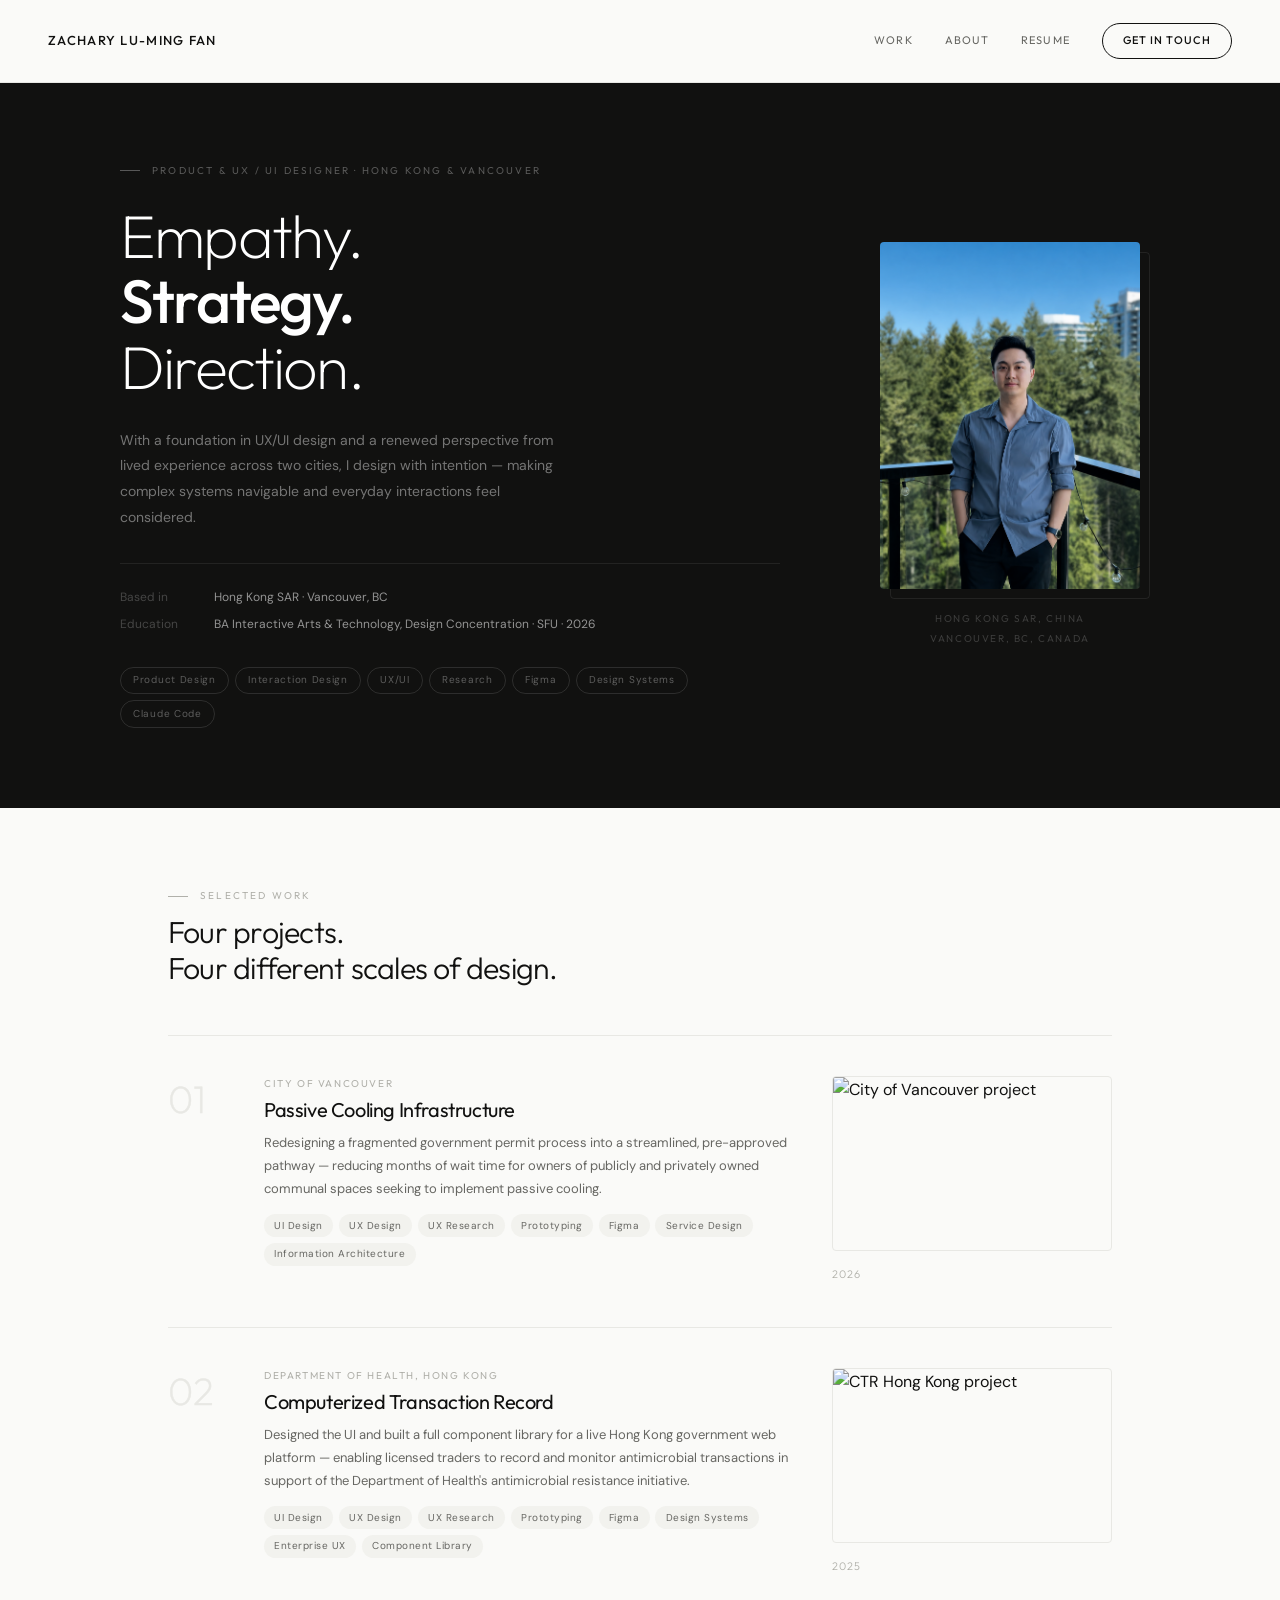
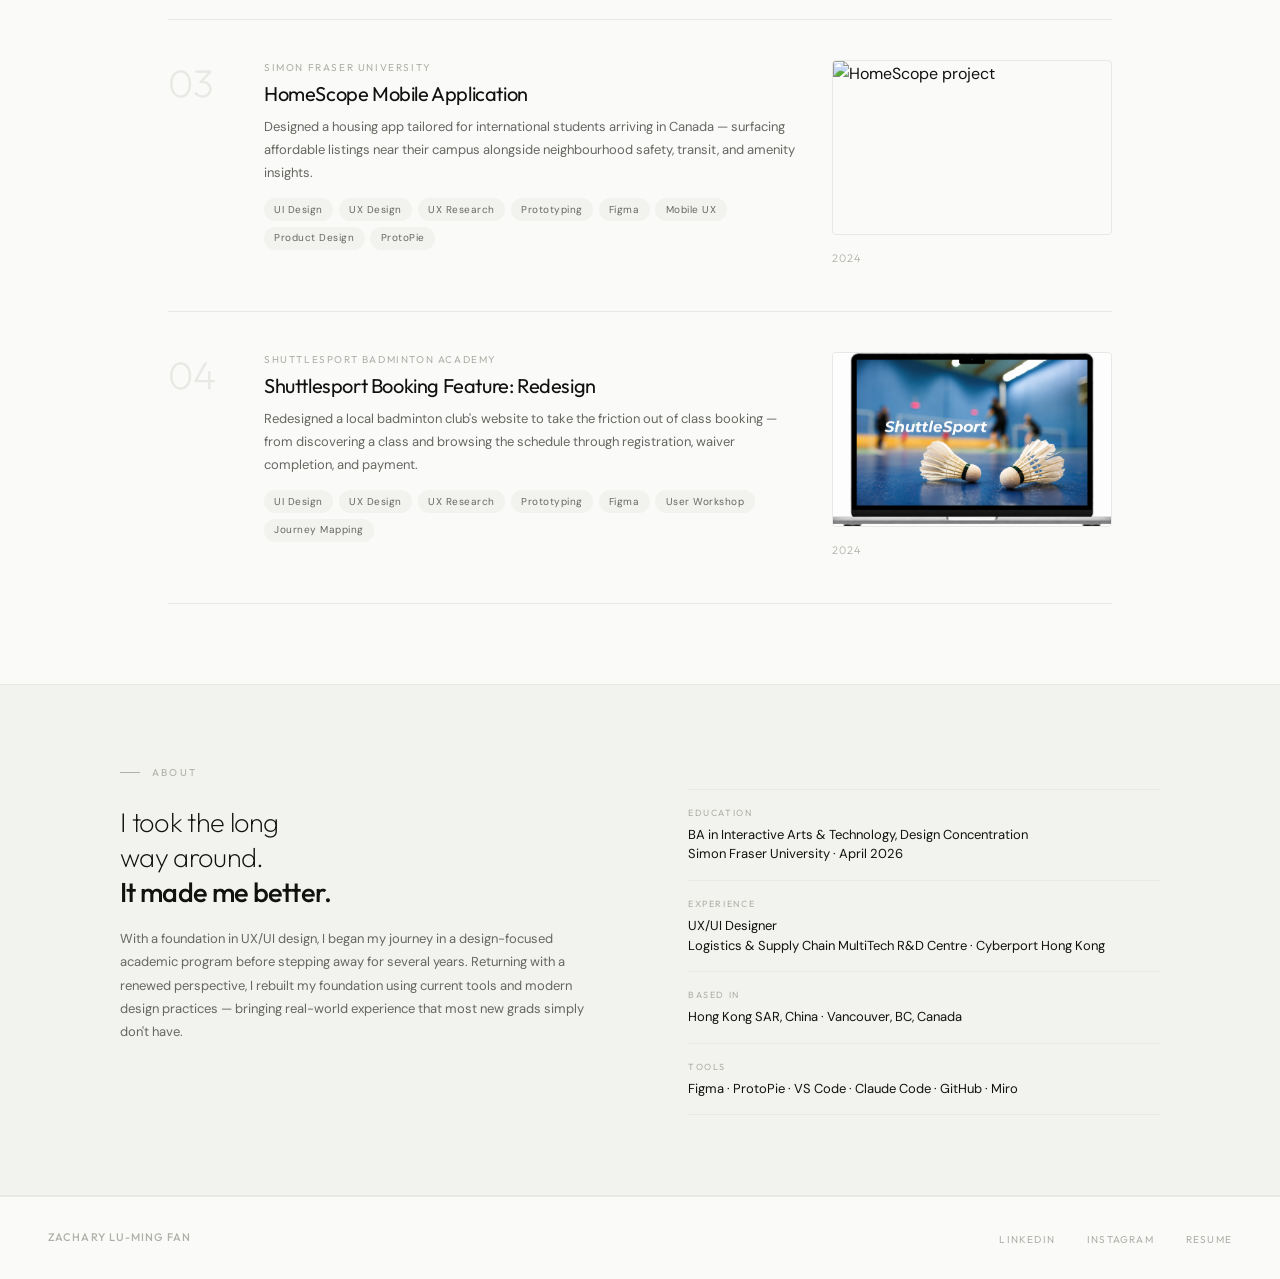
==== commit 7c656ed3: "Add Shuttlesport case study as project 04 - New shuttlesport_case_study.html with kebab-case ss-*.pn" ====
--- a/index.html
+++ b/index.html
@@ -215,7 +215,7 @@
 
 <section class="work" id="work">
   <div class="section-eyebrow">Selected work</div>
-  <div class="section-title">Three projects.<br>Three different scales of design.</div>
+  <div class="section-title">Four projects.<br>Four different scales of design.</div>
   <div class="projects">
 
     <a class="project-row" href="cov_case_study.html">
@@ -275,6 +275,25 @@
       </div>
     </a>
 
+    <a class="project-row" href="shuttlesport_case_study.html">
+      <div class="proj-num">04</div>
+      <div class="proj-info">
+        <div class="proj-client">Shuttlesport Badminton Academy</div>
+        <div class="proj-title">Shuttlesport Booking Feature: Redesign</div>
+        <div class="proj-hook">Redesigned a local badminton club's website to take the friction out of class booking — from discovering a class and browsing the schedule through registration, waiver completion, and payment.</div>
+        <div class="proj-tags">
+          <span class="proj-tag">UI Design</span><span class="proj-tag">UX Design</span>
+          <span class="proj-tag">UX Research</span><span class="proj-tag">Prototyping</span>
+          <span class="proj-tag">Figma</span><span class="proj-tag">User Workshop</span>
+          <span class="proj-tag">Journey Mapping</span>
+        </div>
+      </div>
+      <div class="proj-right">
+        <img loading="lazy" class="proj-img" src="portfolio-shuttlesport.png" width="1611" height="976" alt="Shuttlesport Badminton Academy project">
+        <div class="proj-meta"><span class="proj-year">2024</span><span class="proj-arrow">→</span></div>
+      </div>
+    </a>
+
   </div>
 </section>
 
